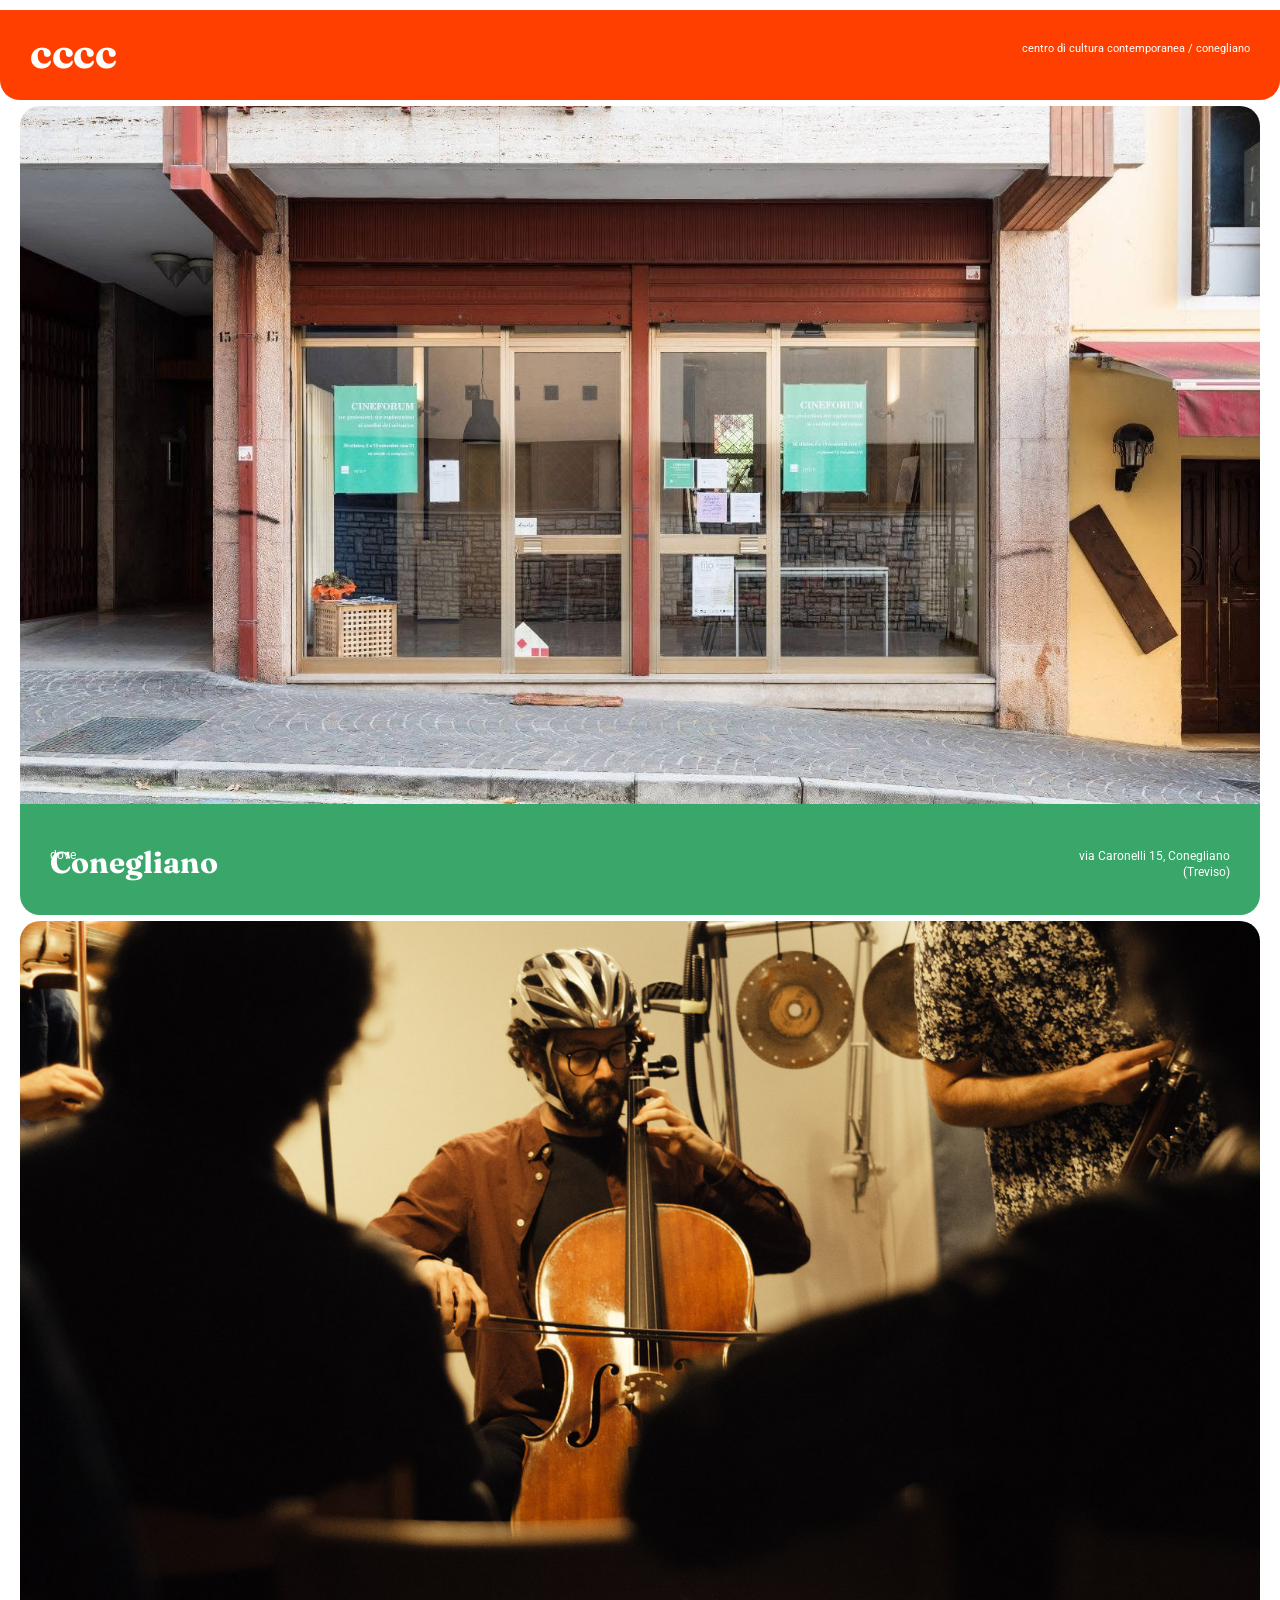
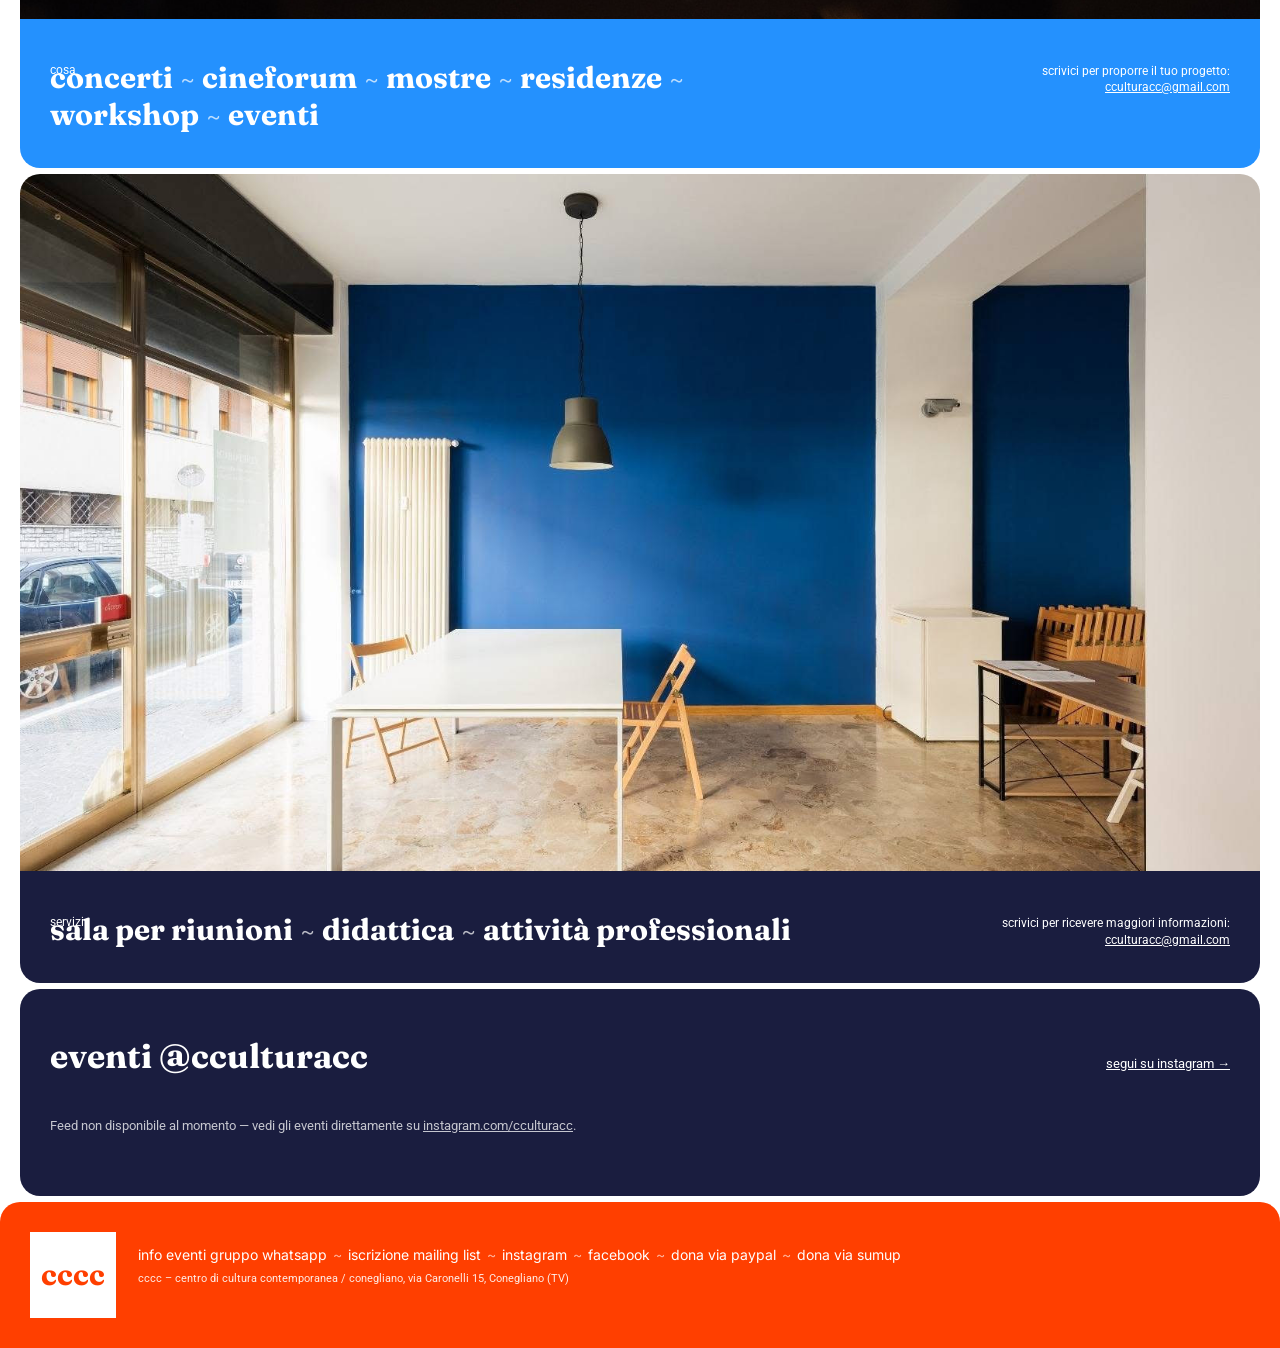
==== index.html @ 7516f221 "Sito cculturacc.it: ricostruzione statica di cultura.yt + feed eventi Instagram Home, about e contat" ====
<!DOCTYPE html>
<html lang="it">
<head>
<meta charset="UTF-8">
<meta name="viewport" content="width=device-width, initial-scale=1">
<title>cccc – centro di cultura contemporanea / conegliano</title>
<meta name="description" content="cccc, centro di cultura contemporanea / conegliano. Concerti, cineforum, mostre, residenze, workshop, eventi. Via Caronelli 15, Conegliano (TV).">
<link rel="icon" href="assets/img/favicon.png" type="image/png">
<link rel="preconnect" href="https://fonts.googleapis.com">
<link rel="preconnect" href="https://fonts.gstatic.com" crossorigin>
<link href="https://fonts.googleapis.com/css2?family=Fraunces:wght@700&family=Inter:wght@400;600&family=Roboto:wght@400;500&display=swap" rel="stylesheet">
<link rel="stylesheet" href="assets/css/style.css">
</head>
<body>

<header class="site-header wrap" style="max-width:1280px;margin:10px auto 0;">
  <a class="logo" href="/">cccc</a>
  <a class="tagline" href="/about">centro di cultura contemporanea / conegliano</a>
</header>

<main class="wrap">

  <section class="block block--green">
    <img class="block-photo" src="assets/img/dove.jpg" alt="Vetrina del cccc in via Caronelli, Conegliano">
    <div class="block-body">
      <span class="block-label">dove</span>
      <span class="block-detail">via Caronelli 15, Conegliano<br>(Treviso)</span>
      <p class="block-heading">Conegliano</p>
    </div>
  </section>

  <section class="block block--blue">
    <img class="block-photo" src="assets/img/cosa.jpg" alt="Attività culturali del cccc">
    <div class="block-body">
      <span class="block-label">cosa</span>
      <span class="block-detail">scrivici per proporre il tuo progetto:<br><a href="mailto:cculturacc@gmail.com">cculturacc@gmail.com</a></span>
      <p class="block-heading">concerti <span class="sep">~</span> cineforum <span class="sep">~</span> mostre <span class="sep">~</span> residenze <span class="sep">~</span> workshop <span class="sep">~</span> eventi</p>
    </div>
  </section>

  <section class="block block--navy">
    <img class="block-photo" src="assets/img/servizi.jpg" alt="Spazi del cccc per attività professionali">
    <div class="block-body">
      <span class="block-label">servizi</span>
      <span class="block-detail">scrivici per ricevere maggiori informazioni:<br><a href="mailto:cculturacc@gmail.com">cculturacc@gmail.com</a></span>
      <p class="block-heading">sala per riunioni <span class="sep">~</span> didattica <span class="sep">~</span> attività professionali</p>
    </div>
  </section>

  <section class="ig-panel" id="eventi">
    <div class="ig-panel-head">
      <h2>eventi @cculturacc</h2>
      <a href="https://www.instagram.com/cculturacc/" target="_blank" rel="noopener noreferrer">segui su instagram →</a>
    </div>
    <div class="ig-grid" id="ig-grid" aria-live="polite"></div>
    <p class="ig-status" id="ig-status">caricamento eventi da instagram…</p>
  </section>

</main>

<footer class="site-footer wrap" style="max-width:1280px;margin:0 auto;">
  <a class="footer-logo" href="/">cccc</a>
  <div class="footer-text">
    <div class="footer-links">
      <a href="https://chat.whatsapp.com/FjeV6FRjEpKKdKZaOgVpWK" target="_blank" rel="noopener noreferrer">info eventi gruppo whatsapp</a><span class="sep">~</span><a href="http://forms.gle/nvoesFDq5UdaaSW77" target="_blank" rel="noopener noreferrer">iscrizione mailing list</a><span class="sep">~</span><a href="https://www.instagram.com/cculturacc/" target="_blank" rel="noopener noreferrer">instagram</a><span class="sep">~</span><a href="https://www.facebook.com/cculturacc" target="_blank" rel="noopener noreferrer">facebook</a><span class="sep">~</span><a href="https://www.paypal.me/centrodecultura" target="_blank" rel="noopener noreferrer">dona via paypal</a><span class="sep">~</span><a href="https://pay.sumup.com/b2c/Q413XMFW" target="_blank" rel="noopener noreferrer">dona via sumup</a>
    </div>
    <div class="footer-address">cccc – centro di cultura contemporanea / conegliano, via Caronelli 15, Conegliano (TV)</div>
  </div>
</footer>

<script src="assets/js/instagram-feed.js" defer></script>
</body>
</html>
---- assets/css/style.css ----
/* cccc — centro di cultura contemporanea / conegliano
   sito ricostruito per il dominio cculturacc.it */

:root {
  --orange: #ff3f00;
  --green: #39a66a;
  --blue: #2491fe;
  --navy: #1a1d3f;
  --ink: #191919;
  --grey: #a2a2a2;
  --white: #ffffff;
  --radius: 20px;
  color-scheme: light;
}

* {
  box-sizing: border-box;
}

html,
body {
  margin: 0;
  padding: 0;
}

body {
  background: var(--white);
  color: var(--ink);
  font-family: "Inter", -apple-system, system-ui, BlinkMacSystemFont, "Segoe UI", Roboto, Arial, sans-serif;
  -webkit-font-smoothing: antialiased;
}

::selection {
  background-color: var(--grey);
  color: var(--white);
}

a {
  color: inherit;
}

.wrap {
  max-width: 1280px;
  margin: 0 auto;
  padding: 0 20px;
}

/* header */

.site-header {
  background: var(--orange);
  border-radius: 0 0 var(--radius) var(--radius);
  padding: 22px 30px 26px;
  display: flex;
  align-items: flex-start;
  justify-content: space-between;
  gap: 20px;
}

.logo {
  font-family: "Fraunces", Georgia, "Times New Roman", serif;
  font-weight: 700;
  font-size: 42px;
  line-height: 1;
  color: var(--white);
  text-decoration: none;
  letter-spacing: -0.5px;
}

.tagline {
  font-family: "Roboto", Arial, sans-serif;
  font-size: 11px;
  color: var(--white);
  text-decoration: none;
  text-align: right;
  padding-top: 10px;
  max-width: 260px;
}

.tagline:hover {
  opacity: 0.8;
}

/* colored blocks (dove / cosa / servizi) */

.block {
  border-radius: var(--radius);
  overflow: hidden;
  margin: 6px 0;
}

.block-photo {
  display: block;
  width: 100%;
  aspect-ratio: 16 / 9;
  object-fit: cover;
}

.block-body {
  padding: 40px 30px 34px;
  position: relative;
}

.block--green .block-body {
  background: var(--green);
}

.block--blue .block-body {
  background: var(--blue);
}

.block--navy .block-body {
  background: var(--navy);
}

.block-label {
  font-family: "Roboto", Arial, sans-serif;
  font-size: 12px;
  color: var(--white);
  position: absolute;
  left: 30px;
  top: 44px;
}

.block-detail {
  font-family: "Roboto", Arial, sans-serif;
  font-size: 12px;
  line-height: 1.4;
  color: var(--white);
  position: absolute;
  right: 30px;
  top: 44px;
  text-align: right;
  max-width: 260px;
}

.block-detail a {
  text-decoration: underline;
}

.block-heading {
  font-family: "Fraunces", Georgia, "Times New Roman", serif;
  font-weight: 700;
  font-size: clamp(20px, 3.4vw, 30px);
  line-height: 1.25;
  color: var(--white);
  margin: 0;
  max-width: 760px;
}

.block-heading .sep {
  font-size: 0.7em;
  opacity: 0.7;
  padding: 0 2px;
}

/* about page big panel */

.about-panel {
  background: var(--orange);
  border-radius: var(--radius);
  padding: 60px 30px;
  margin: 6px 0;
}

.about-panel p {
  font-family: "Inter", Arial, sans-serif;
  font-weight: 400;
  font-size: clamp(18px, 2.4vw, 30px);
  line-height: 1.4;
  color: var(--white);
  max-width: 760px;
  margin: 0 auto;
}

/* contatti page */

.contact-panel {
  background: var(--green);
  border-radius: var(--radius);
  padding: 50px 30px;
  margin: 6px 0;
  color: var(--white);
}

.contact-panel h1 {
  font-family: "Fraunces", Georgia, serif;
  font-weight: 700;
  font-size: clamp(28px, 4vw, 42px);
  margin: 0 0 24px;
}

.contact-grid {
  display: grid;
  grid-template-columns: repeat(auto-fit, minmax(220px, 1fr));
  gap: 28px;
  font-family: "Inter", Arial, sans-serif;
  font-size: 16px;
  line-height: 1.5;
}

.contact-grid h2 {
  font-family: "Roboto", Arial, sans-serif;
  font-weight: 400;
  font-size: 12px;
  text-transform: none;
  margin: 0 0 8px;
  opacity: 0.85;
}

.contact-grid a {
  text-decoration: underline;
}

.map-embed {
  border-radius: var(--radius);
  overflow: hidden;
  margin: 6px 0;
  line-height: 0;
}

.map-embed iframe {
  width: 100%;
  height: 360px;
  border: 0;
  display: block;
}

/* instagram eventi feed */

.ig-panel {
  background: var(--navy);
  border-radius: var(--radius);
  padding: 46px 30px 50px;
  margin: 6px 0;
  color: var(--white);
}

.ig-panel-head {
  display: flex;
  align-items: baseline;
  justify-content: space-between;
  gap: 20px;
  flex-wrap: wrap;
  margin-bottom: 28px;
}

.ig-panel h2 {
  font-family: "Fraunces", Georgia, serif;
  font-weight: 700;
  font-size: clamp(24px, 3.2vw, 34px);
  margin: 0;
}

.ig-panel-head a {
  font-family: "Roboto", Arial, sans-serif;
  font-size: 13px;
  text-decoration: underline;
  color: var(--white);
  white-space: nowrap;
}

.ig-grid {
  display: grid;
  grid-template-columns: repeat(auto-fill, minmax(180px, 1fr));
  gap: 14px;
}

.ig-post {
  display: block;
  position: relative;
  aspect-ratio: 1 / 1;
  border-radius: 10px;
  overflow: hidden;
  background: rgba(255, 255, 255, 0.08);
}

.ig-post img {
  width: 100%;
  height: 100%;
  object-fit: cover;
  display: block;
  transition: transform 0.25s ease;
}

.ig-post:hover img {
  transform: scale(1.04);
}

.ig-post-caption {
  position: absolute;
  inset: auto 0 0 0;
  padding: 8px 10px;
  font-size: 11px;
  line-height: 1.3;
  background: linear-gradient(to top, rgba(0, 0, 0, 0.75), transparent);
  opacity: 0;
  transition: opacity 0.2s ease;
}

.ig-post:hover .ig-post-caption {
  opacity: 1;
}

.ig-status {
  font-family: "Roboto", Arial, sans-serif;
  font-size: 13px;
  opacity: 0.75;
}

.ig-status a {
  text-decoration: underline;
}

/* footer */

.site-footer {
  background: var(--orange);
  border-radius: var(--radius) var(--radius) 0 0;
  padding: 30px;
  margin-top: 6px;
  display: flex;
  align-items: flex-start;
  gap: 22px;
  flex-wrap: wrap;
}

.footer-logo {
  background: var(--white);
  color: var(--orange);
  width: 86px;
  height: 86px;
  flex: none;
  display: flex;
  align-items: center;
  justify-content: center;
  font-family: "Fraunces", Georgia, serif;
  font-weight: 700;
  font-size: 30px;
  text-decoration: none;
}

.footer-text {
  padding-top: 12px;
  flex: 1 1 260px;
}

.footer-links {
  font-family: "Inter", Arial, sans-serif;
  font-size: 14px;
  color: var(--white);
  line-height: 1.6;
}

.footer-links a {
  text-decoration: none;
}

.footer-links a:hover {
  text-decoration: underline;
}

.footer-links .sep {
  opacity: 0.6;
  padding: 0 6px;
}

.footer-address {
  font-family: "Roboto", Arial, sans-serif;
  font-size: 11px;
  color: var(--white);
  opacity: 0.9;
  margin-top: 6px;
}

@media (max-width: 640px) {
  .site-header {
    flex-direction: column;
  }

  .tagline {
    text-align: left;
    padding-top: 0;
    max-width: 100%;
  }

  .block-body {
    padding-top: 78px;
  }

  .block-label,
  .block-detail {
    position: static;
    display: block;
    text-align: left;
    max-width: 100%;
    margin-bottom: 6px;
  }

  .block-detail {
    margin-top: 14px;
  }
}
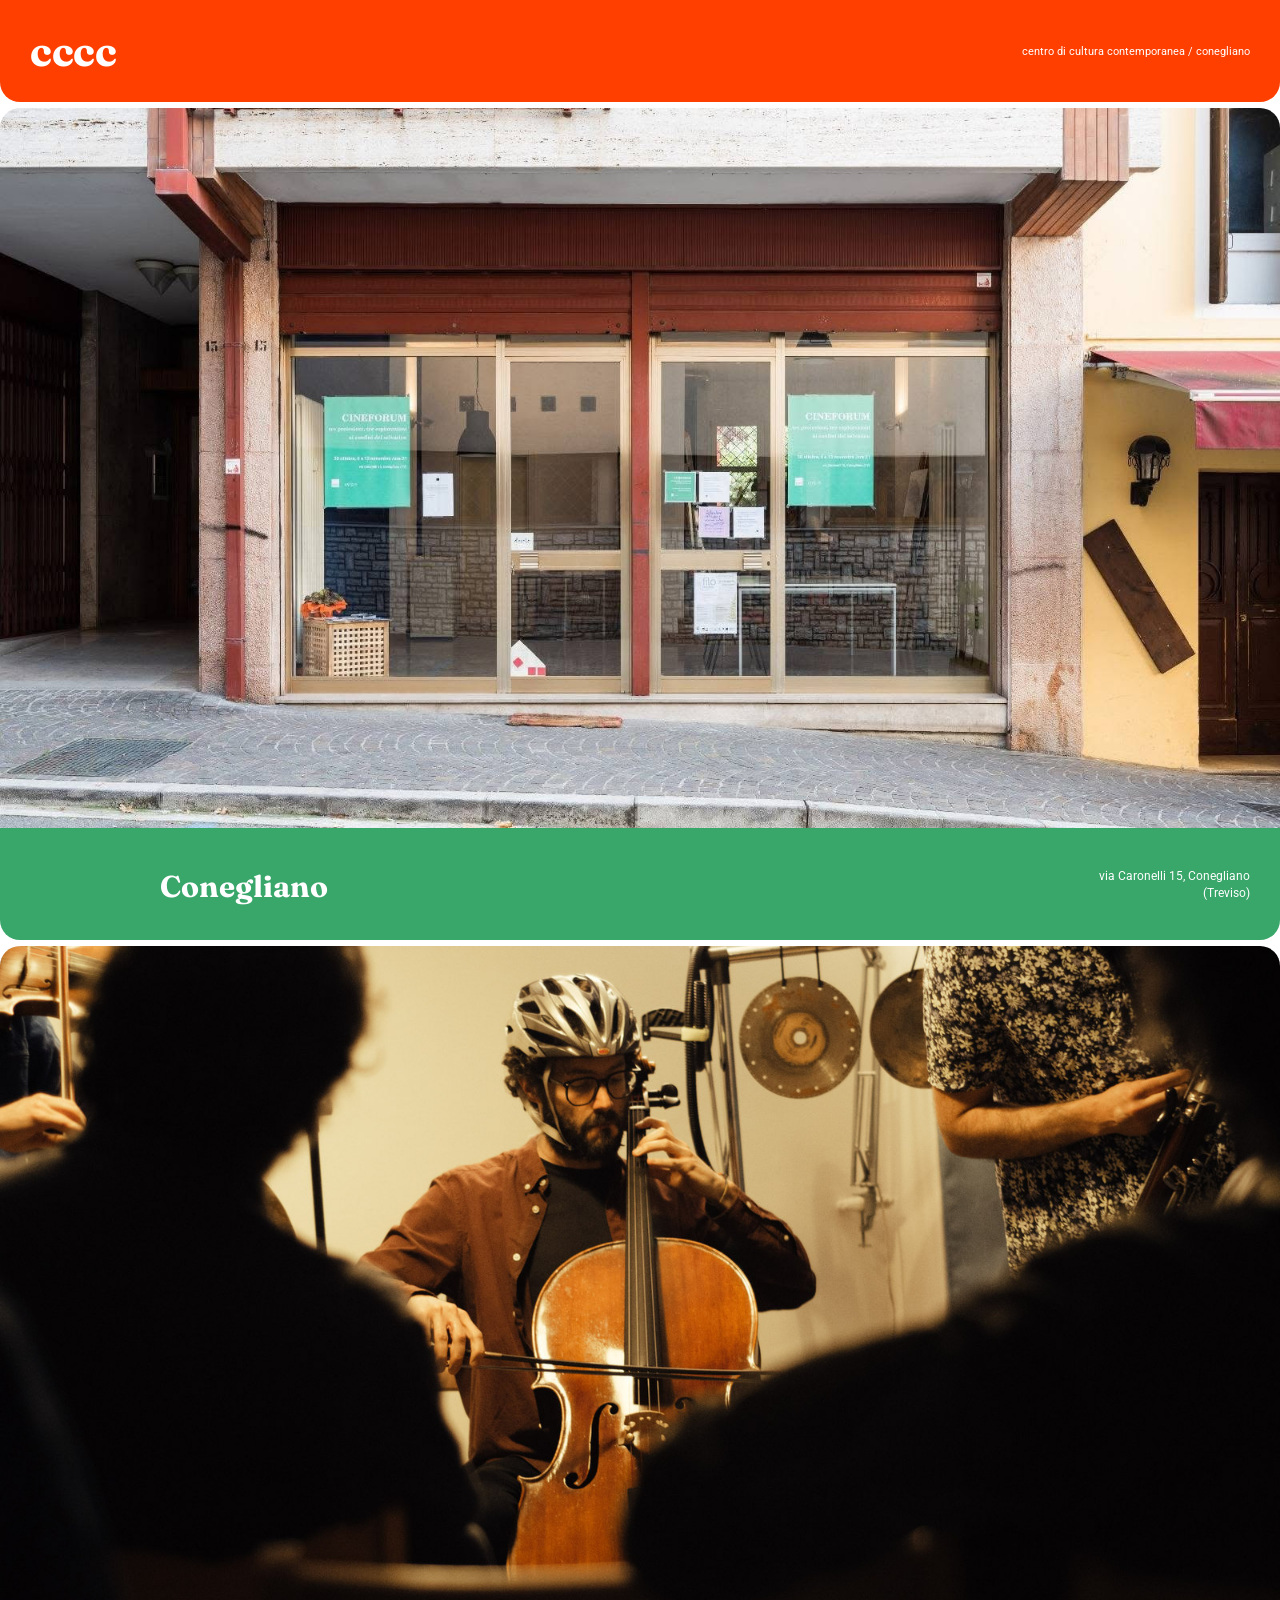
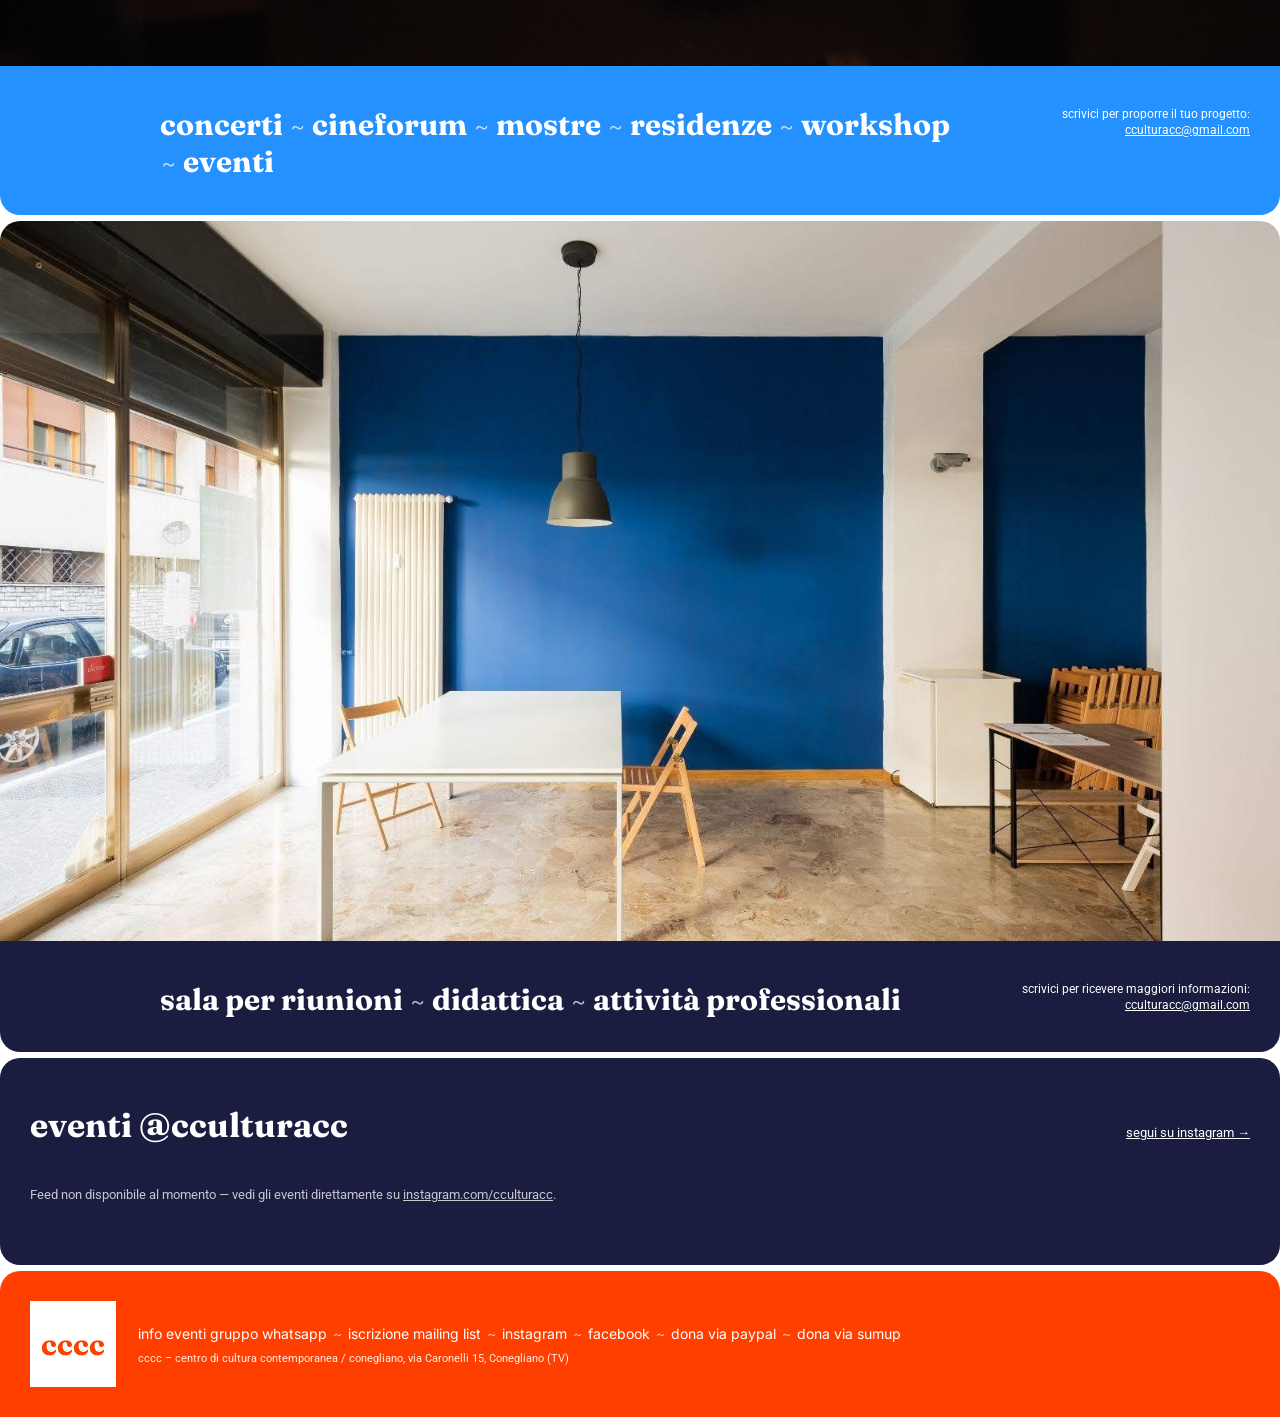
==== commit 7097c064: "Layout edge-to-edge come cultura.yt: rimossi i margini laterali .wrap non ha piu' max-width/padding:" ====
--- a/index.html
+++ b/index.html
@@ -13,7 +13,7 @@
 </head>
 <body>
 
-<header class="site-header wrap" style="max-width:1280px;margin:10px auto 0;">
+<header class="site-header wrap">
   <a class="logo" href="/">cccc</a>
   <a class="tagline" href="/about">centro di cultura contemporanea / conegliano</a>
 </header>
@@ -23,7 +23,7 @@
   <section class="block block--green">
     <img class="block-photo" src="assets/img/dove.jpg" alt="Vetrina del cccc in via Caronelli, Conegliano">
     <div class="block-body">
-      <span class="block-label">dove</span>
+      <span class="block-label"></span>
       <span class="block-detail">via Caronelli 15, Conegliano<br>(Treviso)</span>
       <p class="block-heading">Conegliano</p>
     </div>
@@ -32,7 +32,7 @@
   <section class="block block--blue">
     <img class="block-photo" src="assets/img/cosa.jpg" alt="Attività culturali del cccc">
     <div class="block-body">
-      <span class="block-label">cosa</span>
+      <span class="block-label"></span>
       <span class="block-detail">scrivici per proporre il tuo progetto:<br><a href="mailto:cculturacc@gmail.com">cculturacc@gmail.com</a></span>
       <p class="block-heading">concerti <span class="sep">~</span> cineforum <span class="sep">~</span> mostre <span class="sep">~</span> residenze <span class="sep">~</span> workshop <span class="sep">~</span> eventi</p>
     </div>
@@ -41,7 +41,7 @@
   <section class="block block--navy">
     <img class="block-photo" src="assets/img/servizi.jpg" alt="Spazi del cccc per attività professionali">
     <div class="block-body">
-      <span class="block-label">servizi</span>
+      <span class="block-label"></span>
       <span class="block-detail">scrivici per ricevere maggiori informazioni:<br><a href="mailto:cculturacc@gmail.com">cculturacc@gmail.com</a></span>
       <p class="block-heading">sala per riunioni <span class="sep">~</span> didattica <span class="sep">~</span> attività professionali</p>
     </div>
@@ -58,7 +58,7 @@
 
 </main>
 
-<footer class="site-footer wrap" style="max-width:1280px;margin:0 auto;">
+<footer class="site-footer wrap">
   <a class="footer-logo" href="/">cccc</a>
   <div class="footer-text">
     <div class="footer-links">
--- a/assets/css/style.css
+++ b/assets/css/style.css
@@ -40,9 +40,9 @@
 }
 
 .wrap {
-  max-width: 1280px;
-  margin: 0 auto;
-  padding: 0 20px;
+  width: 100%;
+  margin: 0;
+  padding: 0;
 }
 
 /* header */
@@ -50,9 +50,10 @@
 .site-header {
   background: var(--orange);
   border-radius: 0 0 var(--radius) var(--radius);
-  padding: 22px 30px 26px;
+  padding: 30px;
+  min-height: 86px;
   display: flex;
-  align-items: flex-start;
+  align-items: center;
   justify-content: space-between;
   gap: 20px;
 }
@@ -73,7 +74,6 @@
   color: var(--white);
   text-decoration: none;
   text-align: right;
-  padding-top: 10px;
   max-width: 260px;
 }
 
@@ -98,7 +98,11 @@
 
 .block-body {
   padding: 40px 30px 34px;
-  position: relative;
+  display: grid;
+  grid-template-columns: minmax(70px, 110px) minmax(0, 1fr) minmax(160px, 260px);
+  column-gap: 20px;
+  row-gap: 16px;
+  align-items: start;
 }
 
 .block--green .block-body {
@@ -114,24 +118,21 @@
 }
 
 .block-label {
+  grid-column: 1;
+  grid-row: 1;
   font-family: "Roboto", Arial, sans-serif;
   font-size: 12px;
   color: var(--white);
-  position: absolute;
-  left: 30px;
-  top: 44px;
 }
 
 .block-detail {
+  grid-column: 3;
+  grid-row: 1;
   font-family: "Roboto", Arial, sans-serif;
   font-size: 12px;
   line-height: 1.4;
   color: var(--white);
-  position: absolute;
-  right: 30px;
-  top: 44px;
   text-align: right;
-  max-width: 260px;
 }
 
 .block-detail a {
@@ -139,13 +140,14 @@
 }
 
 .block-heading {
+  grid-column: 2;
+  grid-row: 1;
   font-family: "Fraunces", Georgia, "Times New Roman", serif;
   font-weight: 700;
   font-size: clamp(20px, 3.4vw, 30px);
   line-height: 1.25;
   color: var(--white);
   margin: 0;
-  max-width: 760px;
 }
 
 .block-heading .sep {
@@ -318,9 +320,10 @@
   background: var(--orange);
   border-radius: var(--radius) var(--radius) 0 0;
   padding: 30px;
+  min-height: 86px;
   margin-top: 6px;
   display: flex;
-  align-items: flex-start;
+  align-items: center;
   gap: 22px;
   flex-wrap: wrap;
 }
@@ -341,7 +344,6 @@
 }
 
 .footer-text {
-  padding-top: 12px;
   flex: 1 1 260px;
 }
 
@@ -376,6 +378,7 @@
 @media (max-width: 640px) {
   .site-header {
     flex-direction: column;
+    align-items: flex-start;
   }
 
   .tagline {
@@ -385,19 +388,23 @@
   }
 
   .block-body {
-    padding-top: 78px;
-  }
-
-  .block-label,
+    grid-template-columns: 1fr;
+    row-gap: 10px;
+  }
+
+  .block-label {
+    grid-column: 1;
+    grid-row: 1;
+  }
+
+  .block-heading {
+    grid-column: 1;
+    grid-row: 2;
+  }
+
   .block-detail {
-    position: static;
-    display: block;
+    grid-column: 1;
+    grid-row: 3;
     text-align: left;
-    max-width: 100%;
-    margin-bottom: 6px;
-  }
-
-  .block-detail {
-    margin-top: 14px;
-  }
-}
+  }
+}
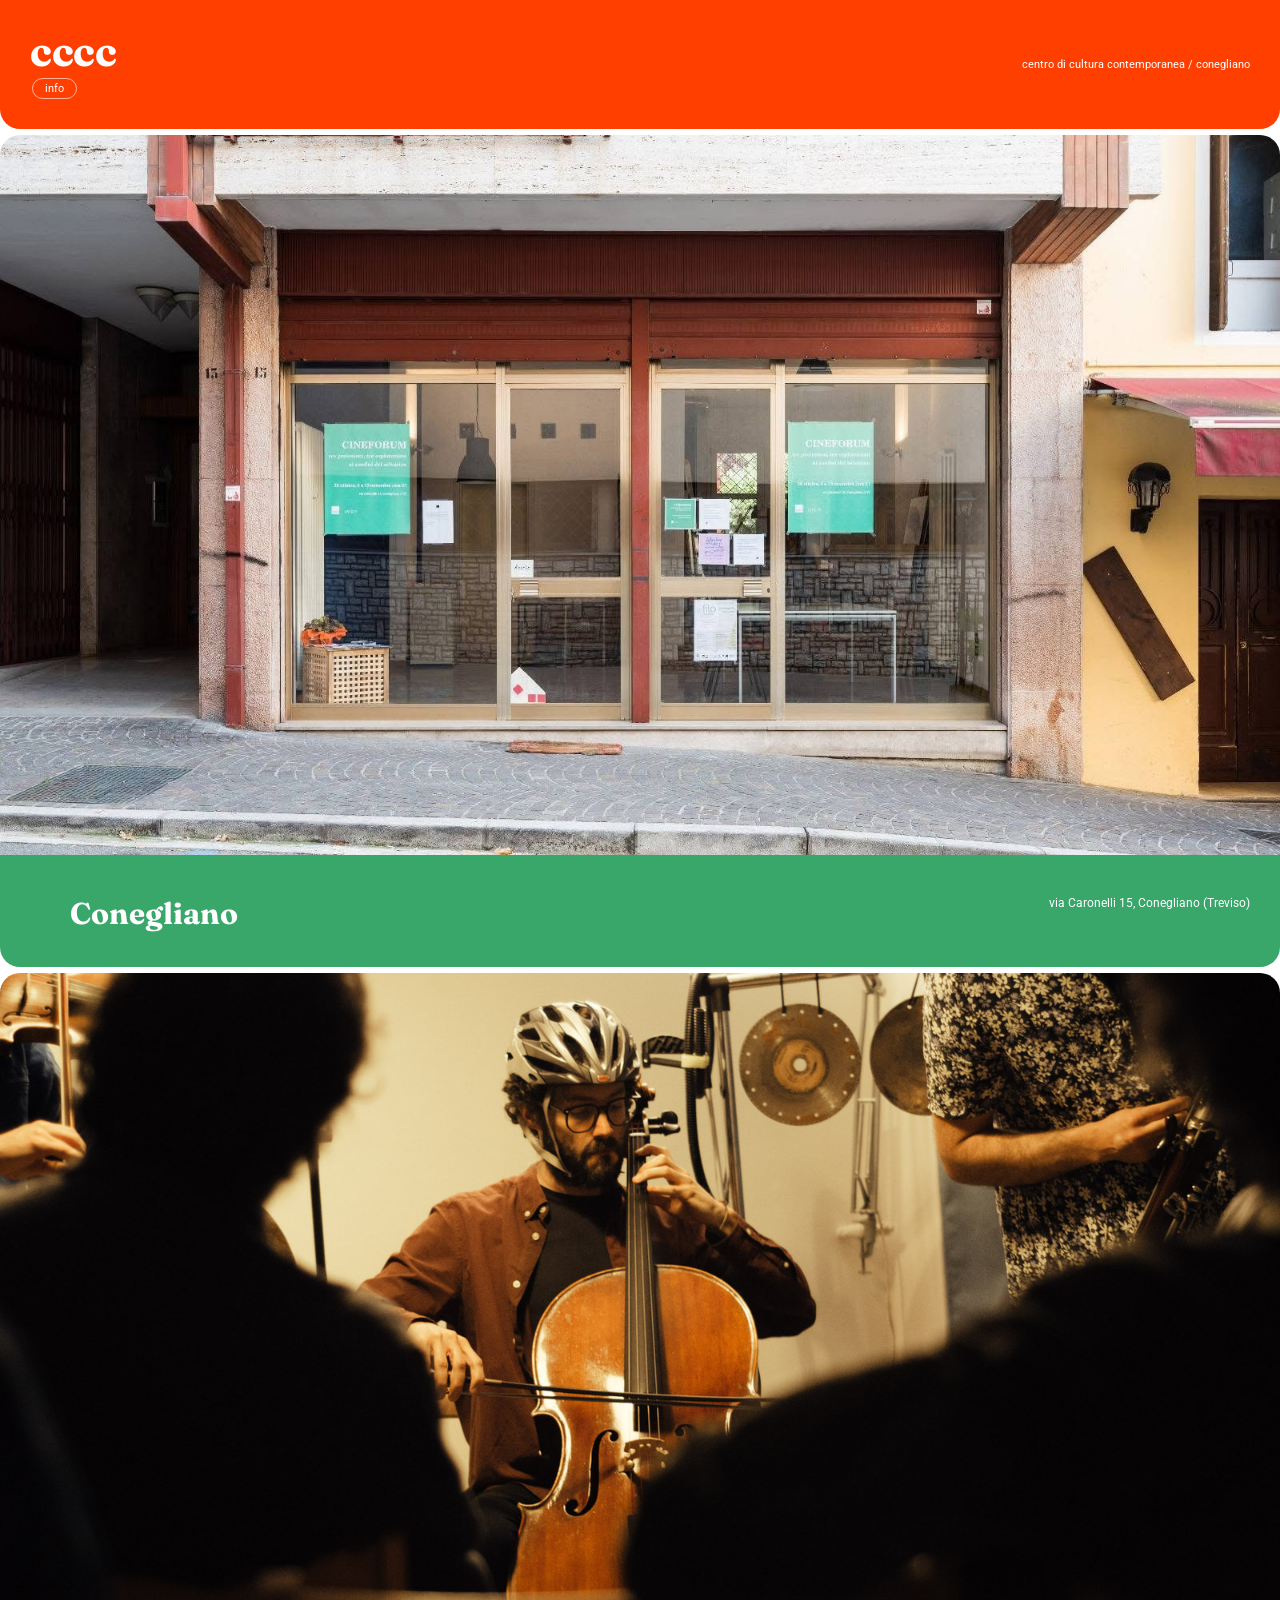
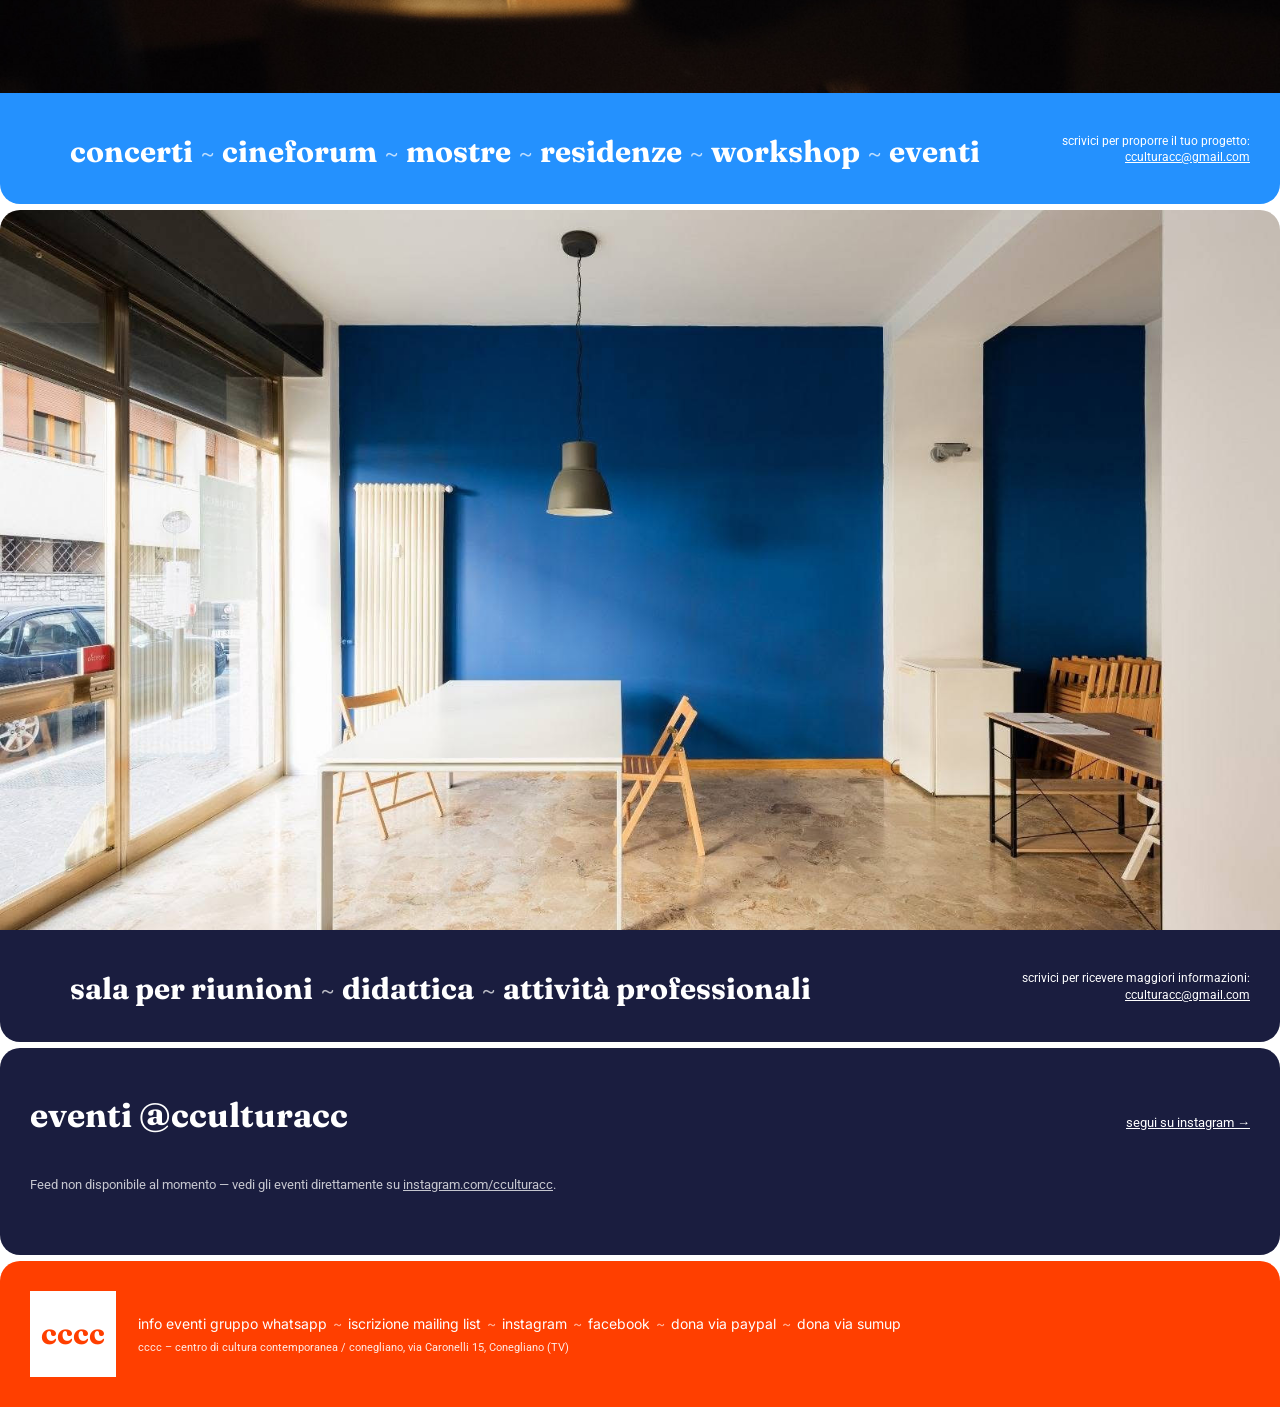
==== commit 7d5cb281: "Aggiunge bottone "info" sotto al logo nell'header, verso /about Piccolo pill discreto (bordo bianco," ====
--- a/index.html
+++ b/index.html
@@ -14,7 +14,10 @@
 <body>
 
 <header class="site-header wrap">
-  <a class="logo" href="/">cccc</a>
+  <div class="brand">
+    <a class="logo" href="/">cccc</a>
+    <a class="info-btn" href="/about">info</a>
+  </div>
   <a class="tagline" href="/about">centro di cultura contemporanea / conegliano</a>
 </header>
 
@@ -24,7 +27,7 @@
     <img class="block-photo" src="assets/img/dove.jpg" alt="Vetrina del cccc in via Caronelli, Conegliano">
     <div class="block-body">
       <span class="block-label"></span>
-      <span class="block-detail">via Caronelli 15, Conegliano<br>(Treviso)</span>
+      <span class="block-detail">via Caronelli 15, Conegliano (Treviso)<br></span>
       <p class="block-heading">Conegliano</p>
     </div>
   </section>
--- a/assets/css/style.css
+++ b/assets/css/style.css
@@ -58,6 +58,13 @@
   gap: 20px;
 }
 
+.brand {
+  display: flex;
+  flex-direction: column;
+  align-items: flex-start;
+  gap: 6px;
+}
+
 .logo {
   font-family: "Fraunces", Georgia, "Times New Roman", serif;
   font-weight: 700;
@@ -68,6 +75,23 @@
   letter-spacing: -0.5px;
 }
 
+.info-btn {
+  font-family: "Roboto", Arial, sans-serif;
+  font-size: 11px;
+  color: var(--white);
+  text-decoration: none;
+  border: 1px solid rgba(255, 255, 255, 0.6);
+  border-radius: 999px;
+  padding: 3px 12px;
+  margin-left: 2px;
+  transition: background 0.15s ease, border-color 0.15s ease;
+}
+
+.info-btn:hover {
+  background: rgba(255, 255, 255, 0.15);
+  border-color: var(--white);
+}
+
 .tagline {
   font-family: "Roboto", Arial, sans-serif;
   font-size: 11px;
@@ -99,8 +123,8 @@
 .block-body {
   padding: 40px 30px 34px;
   display: grid;
-  grid-template-columns: minmax(70px, 110px) minmax(0, 1fr) minmax(160px, 260px);
-  column-gap: 20px;
+  grid-template-columns: minmax(0, 28px) minmax(0, 1fr) minmax(160px, 260px);
+  column-gap: 12px;
   row-gap: 16px;
   align-items: start;
 }
@@ -144,10 +168,11 @@
   grid-row: 1;
   font-family: "Fraunces", Georgia, "Times New Roman", serif;
   font-weight: 700;
-  font-size: clamp(20px, 3.4vw, 30px);
+  font-size: clamp(13px, 2.6vw, 30px);
   line-height: 1.25;
   color: var(--white);
   margin: 0;
+  white-space: nowrap;
 }
 
 .block-heading .sep {
@@ -173,6 +198,10 @@
   color: var(--white);
   max-width: 760px;
   margin: 0 auto;
+}
+
+.about-panel p + p {
+  margin-top: 1.1em;
 }
 
 /* contatti page */
@@ -375,6 +404,30 @@
   margin-top: 6px;
 }
 
+@media (max-width: 900px) {
+  .block-body {
+    grid-template-columns: 1fr;
+    row-gap: 10px;
+  }
+
+  .block-label {
+    grid-column: 1;
+    grid-row: 1;
+  }
+
+  .block-heading {
+    grid-column: 1;
+    grid-row: 2;
+    white-space: normal;
+  }
+
+  .block-detail {
+    grid-column: 1;
+    grid-row: 3;
+    text-align: left;
+  }
+}
+
 @media (max-width: 640px) {
   .site-header {
     flex-direction: column;
@@ -386,25 +439,4 @@
     padding-top: 0;
     max-width: 100%;
   }
-
-  .block-body {
-    grid-template-columns: 1fr;
-    row-gap: 10px;
-  }
-
-  .block-label {
-    grid-column: 1;
-    grid-row: 1;
-  }
-
-  .block-heading {
-    grid-column: 1;
-    grid-row: 2;
-  }
-
-  .block-detail {
-    grid-column: 1;
-    grid-row: 3;
-    text-align: left;
-  }
-}
+}
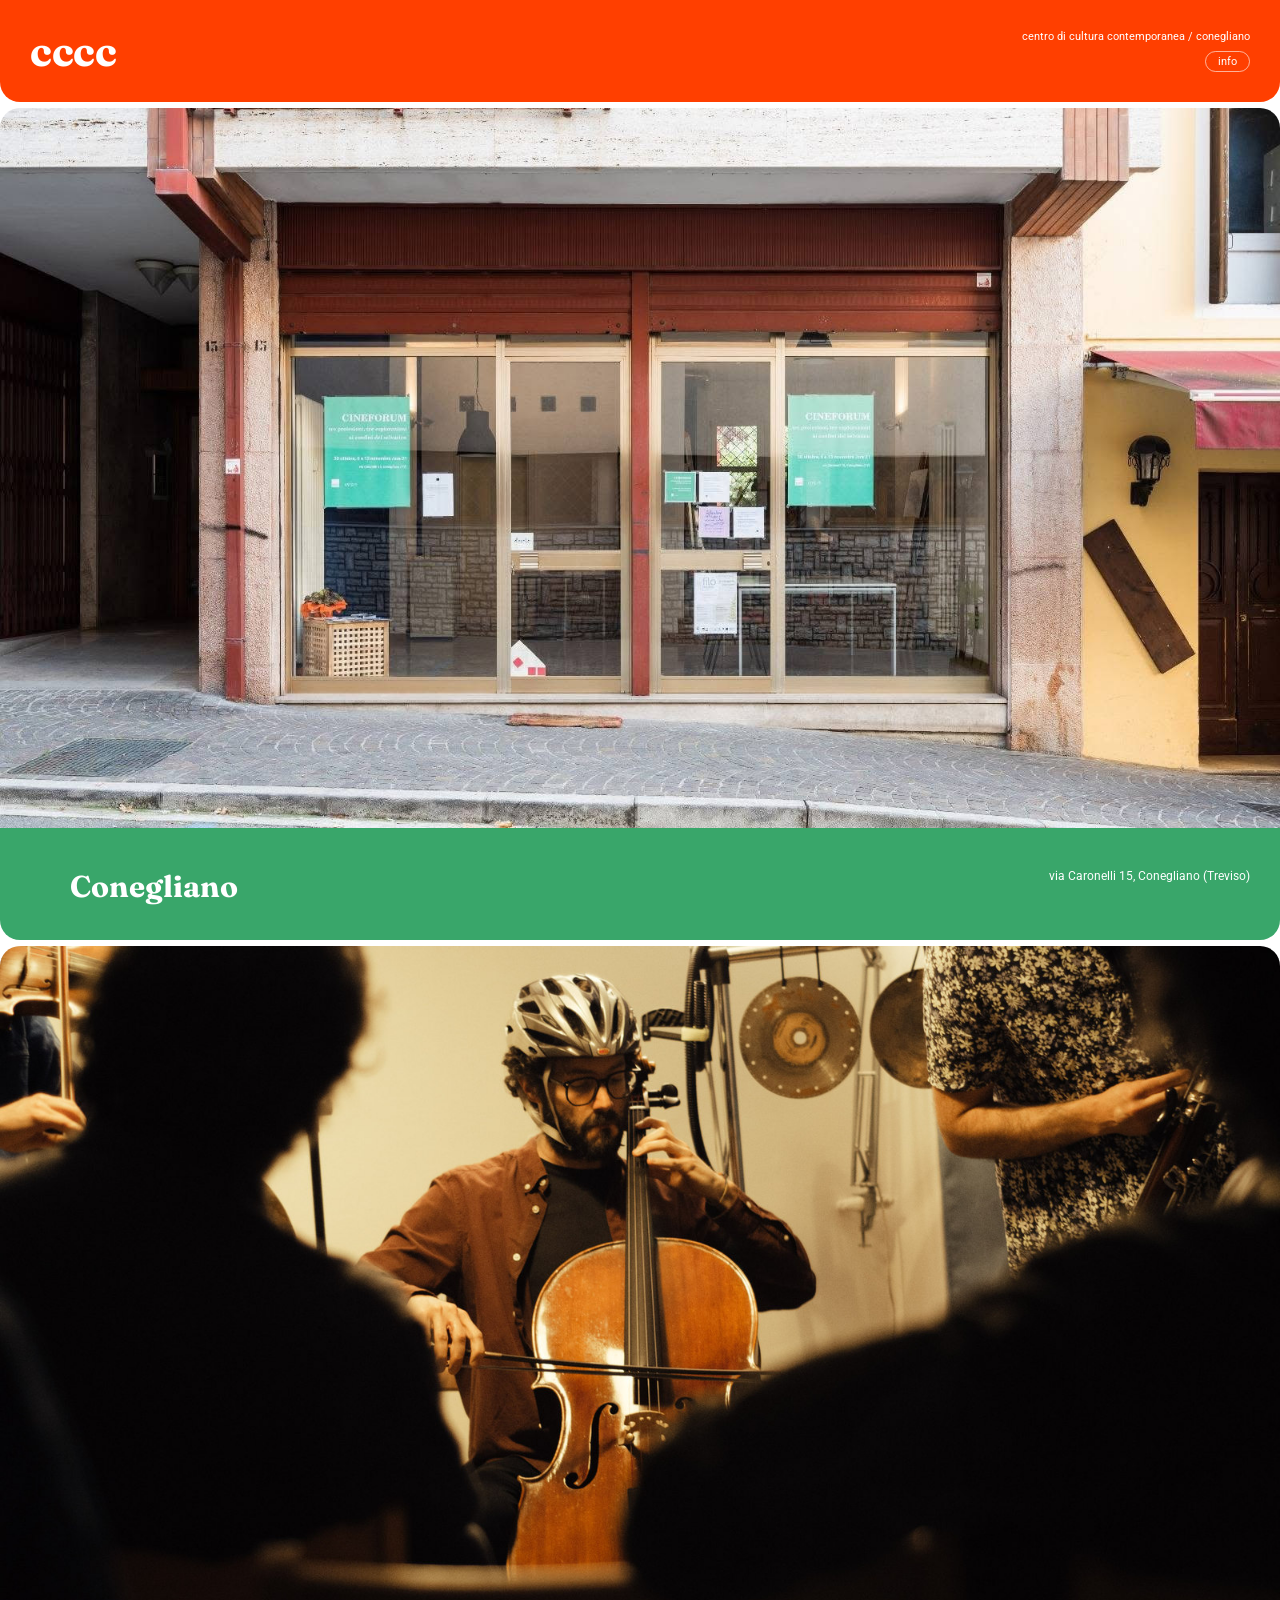
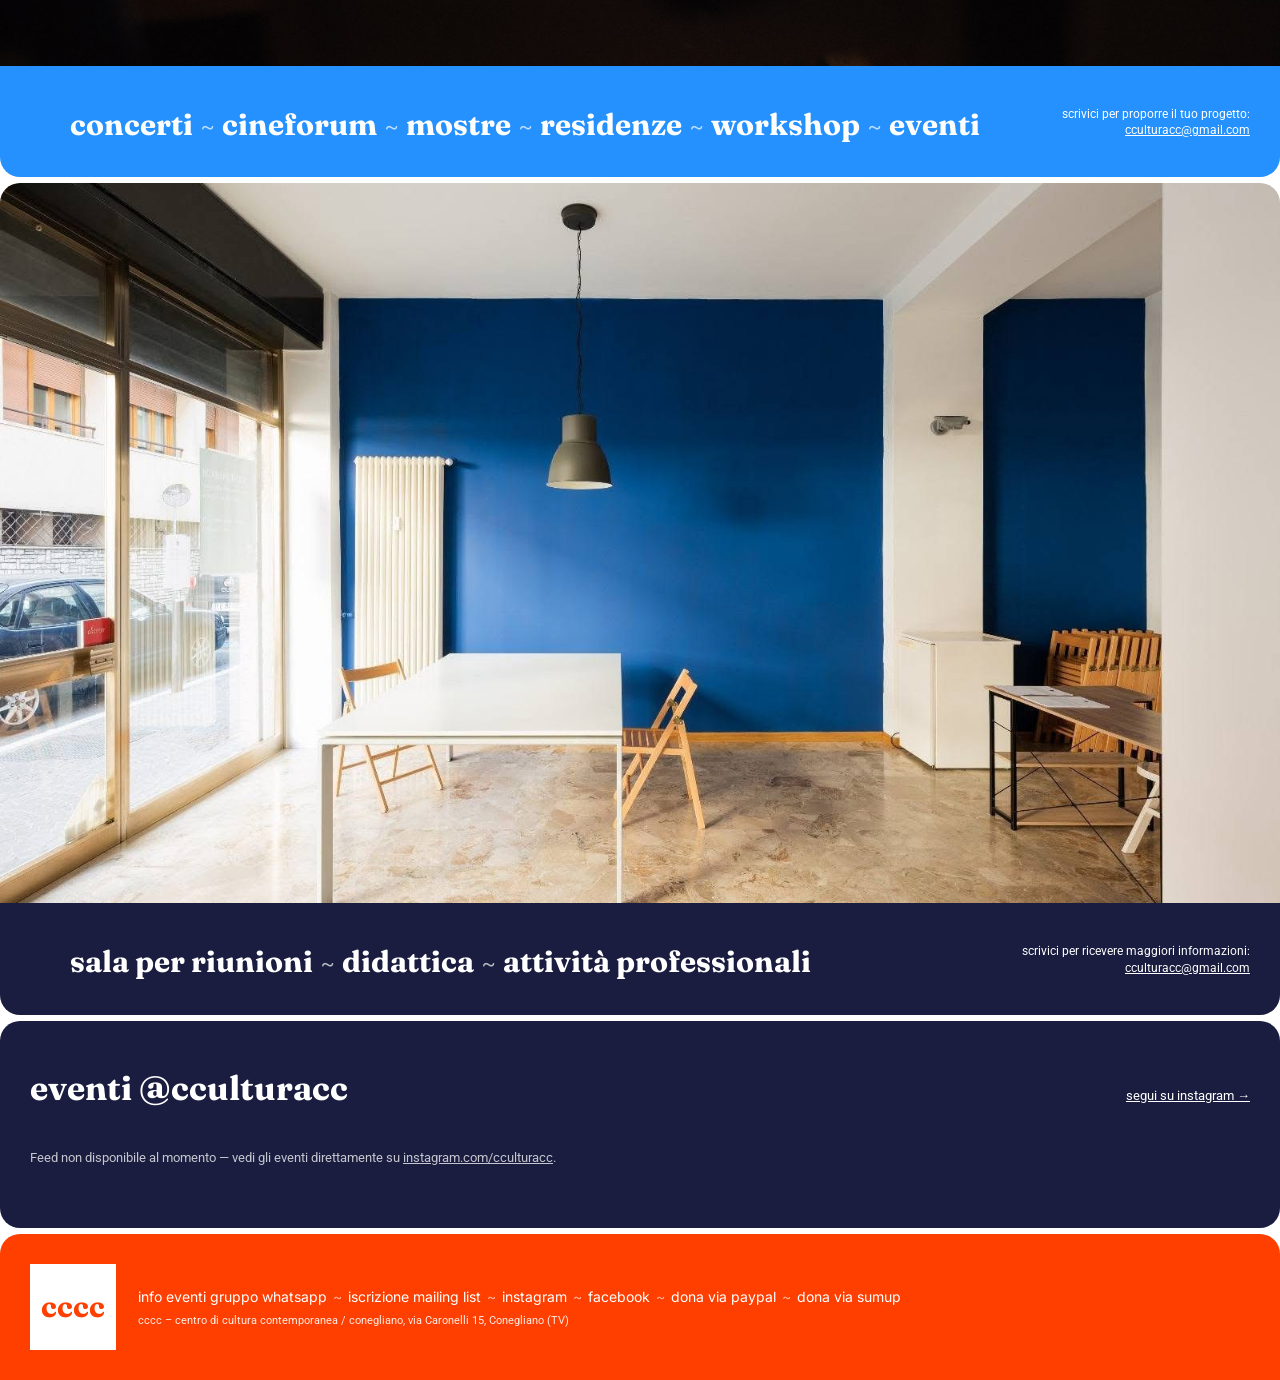
==== commit 8e023c0d: "Sposta il bottone info sotto la tagline, aggiunge mappa Leaflet in about - il bottone "info" ora sta" ====
--- a/index.html
+++ b/index.html
@@ -14,11 +14,11 @@
 <body>
 
 <header class="site-header wrap">
-  <div class="brand">
-    <a class="logo" href="/">cccc</a>
+  <a class="logo" href="/">cccc</a>
+  <div class="nav-right">
+    <a class="tagline" href="/about">centro di cultura contemporanea / conegliano</a>
     <a class="info-btn" href="/about">info</a>
   </div>
-  <a class="tagline" href="/about">centro di cultura contemporanea / conegliano</a>
 </header>
 
 <main class="wrap">
--- a/assets/css/style.css
+++ b/assets/css/style.css
@@ -58,11 +58,11 @@
   gap: 20px;
 }
 
-.brand {
+.nav-right {
   display: flex;
   flex-direction: column;
-  align-items: flex-start;
-  gap: 6px;
+  align-items: flex-end;
+  gap: 8px;
 }
 
 .logo {
@@ -83,7 +83,6 @@
   border: 1px solid rgba(255, 255, 255, 0.6);
   border-radius: 999px;
   padding: 3px 12px;
-  margin-left: 2px;
   transition: background 0.15s ease, border-color 0.15s ease;
 }
 
@@ -202,6 +201,19 @@
 
 .about-panel p + p {
   margin-top: 1.1em;
+}
+
+.map-section {
+  background: var(--white);
+  padding: 40px 30px;
+  margin: 6px 0;
+}
+
+.about-map {
+  border-radius: var(--radius);
+  overflow: hidden;
+  height: 380px;
+  width: 100%;
 }
 
 /* contatti page */
@@ -434,6 +446,10 @@
     align-items: flex-start;
   }
 
+  .nav-right {
+    align-items: flex-start;
+  }
+
   .tagline {
     text-align: left;
     padding-top: 0;
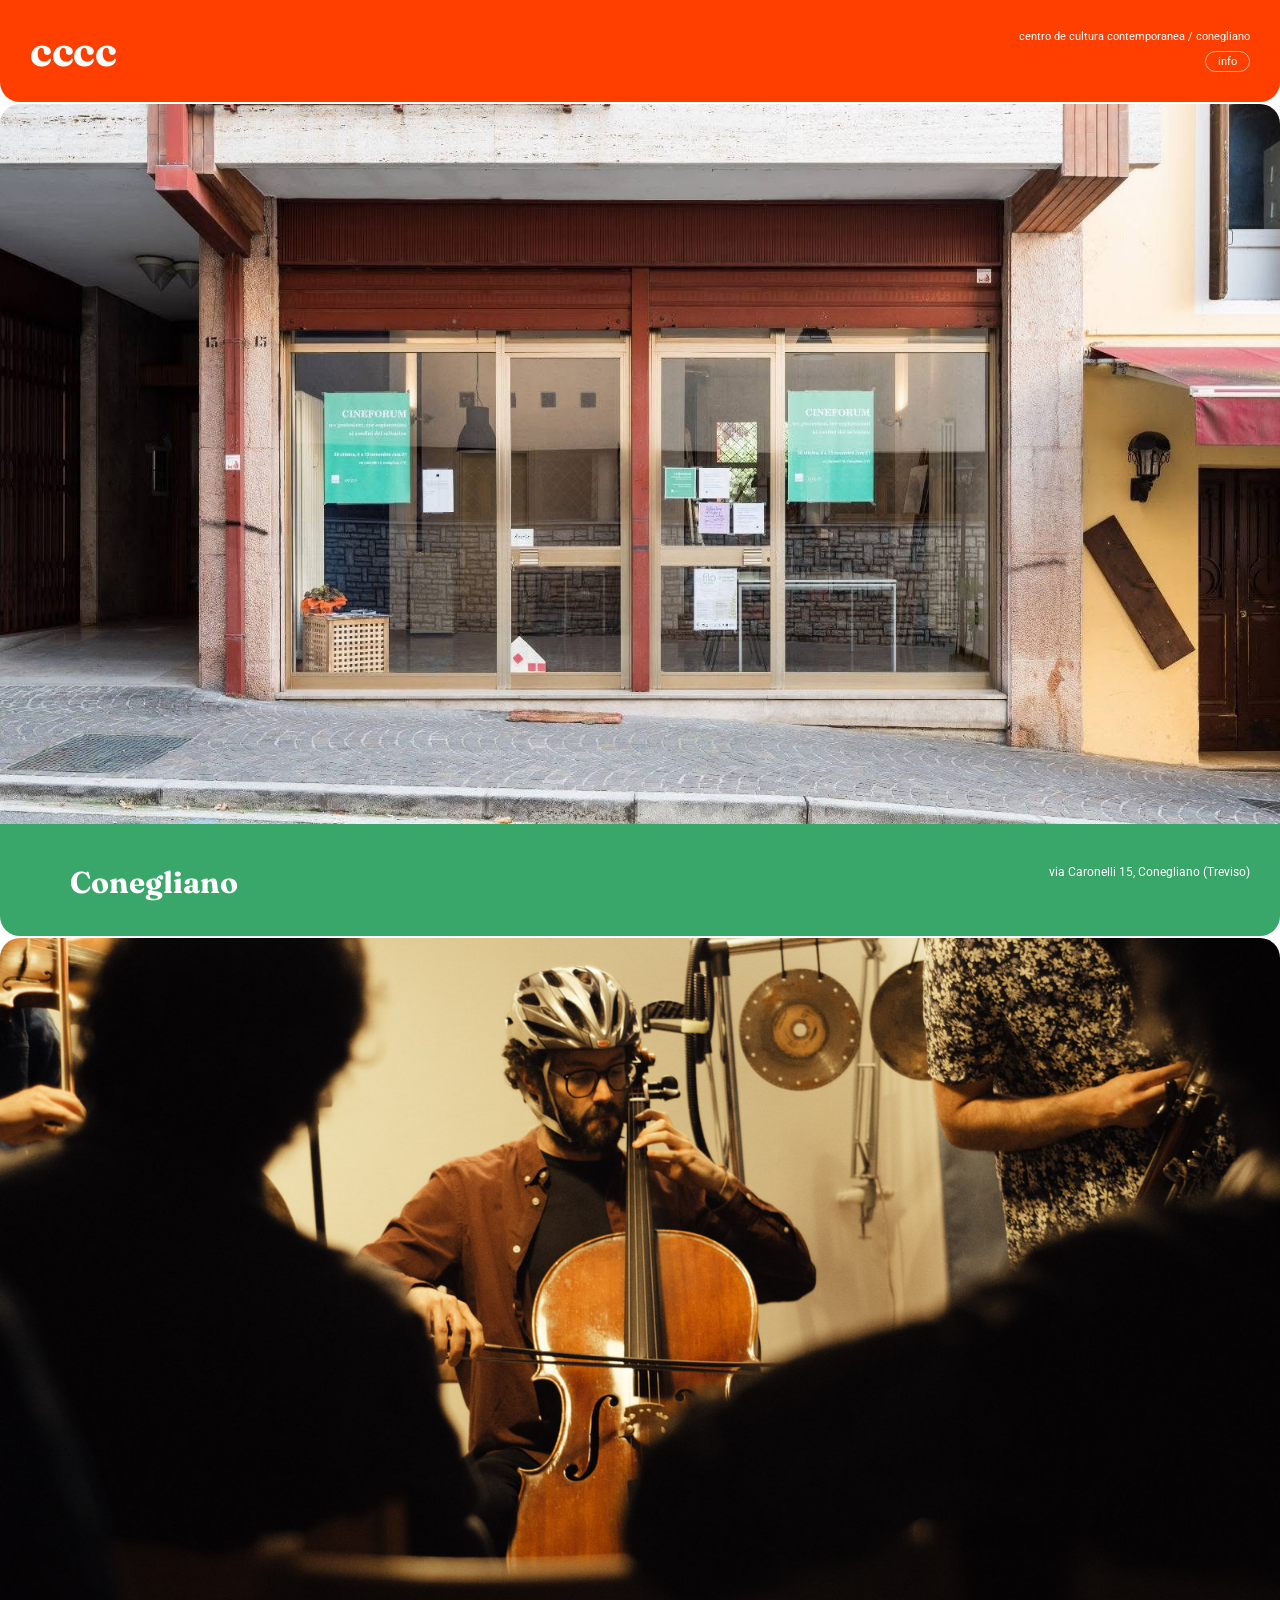
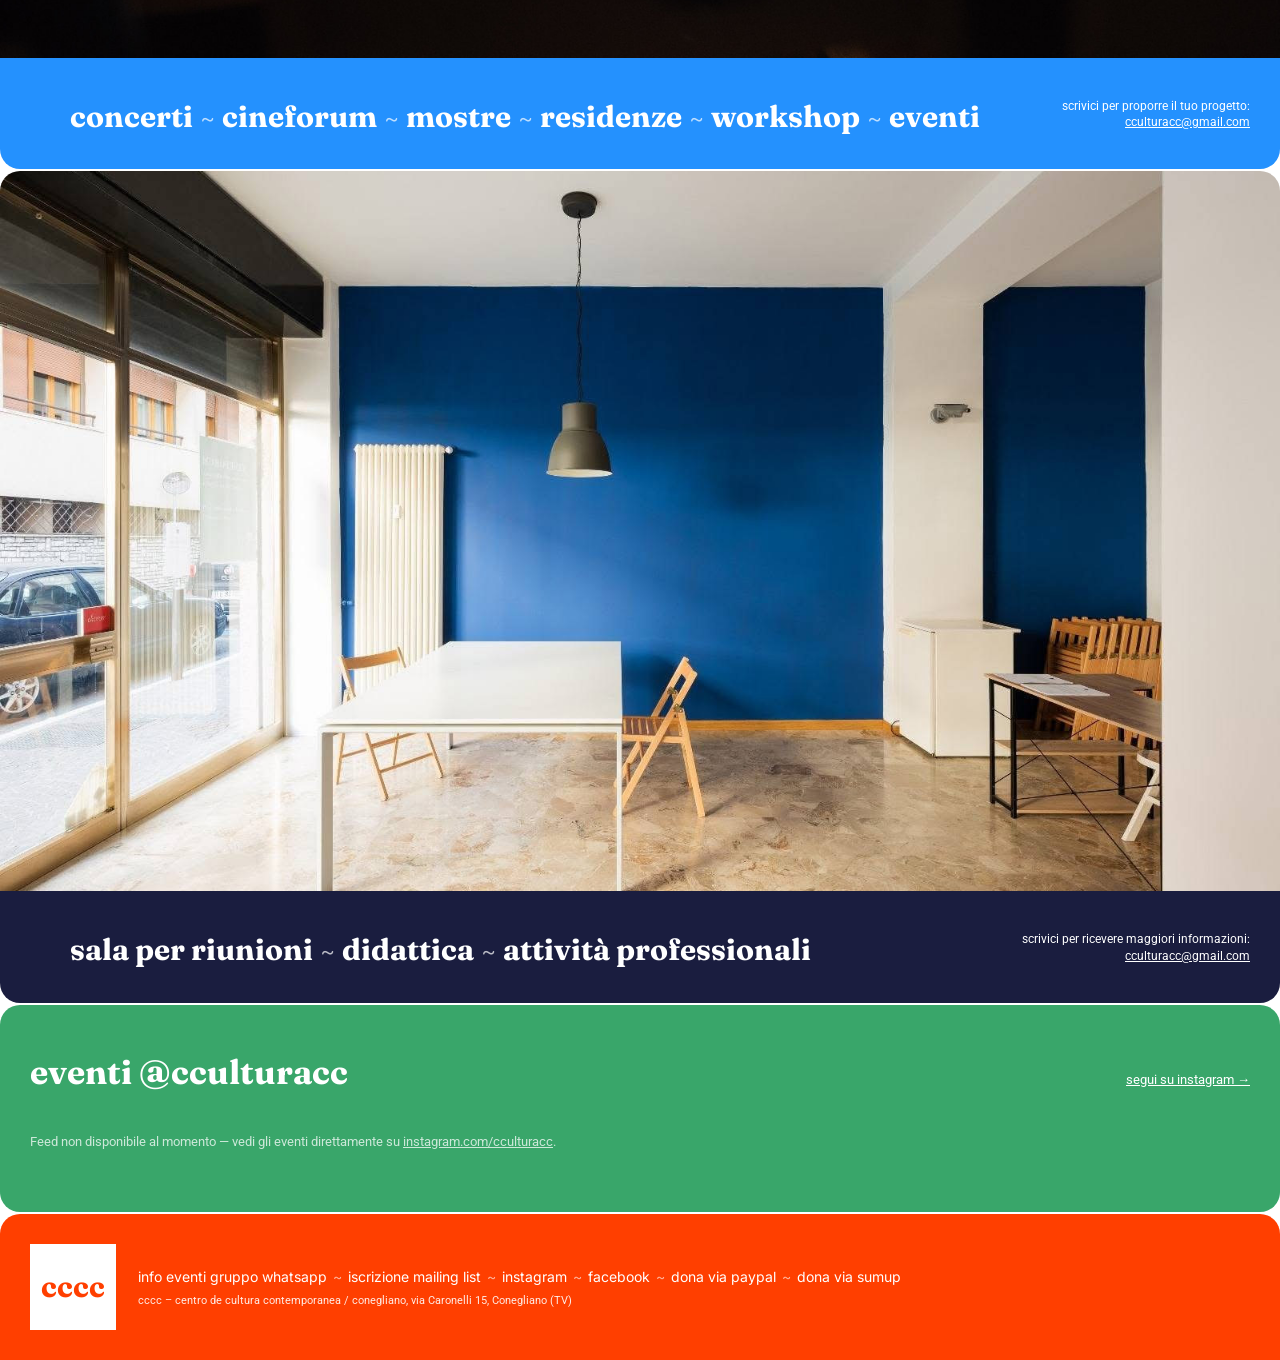
==== commit 8f608e7c: "sistemato testi 4" ====
--- a/index.html
+++ b/index.html
@@ -3,8 +3,8 @@
 <head>
 <meta charset="UTF-8">
 <meta name="viewport" content="width=device-width, initial-scale=1">
-<title>cccc – centro di cultura contemporanea / conegliano</title>
-<meta name="description" content="cccc, centro di cultura contemporanea / conegliano. Concerti, cineforum, mostre, residenze, workshop, eventi. Via Caronelli 15, Conegliano (TV).">
+<title>cccc – centro de cultura contemporanea / conegliano</title>
+<meta name="description" content="cccc, centro ei cultura contemporanea / conegliano. Concerti, cineforum, mostre, residenze, workshop, eventi. Via Caronelli 15, Conegliano (TV).">
 <link rel="icon" href="assets/img/favicon.png" type="image/png">
 <link rel="preconnect" href="https://fonts.googleapis.com">
 <link rel="preconnect" href="https://fonts.gstatic.com" crossorigin>
@@ -16,7 +16,7 @@
 <header class="site-header wrap">
   <a class="logo" href="/">cccc</a>
   <div class="nav-right">
-    <a class="tagline" href="/about">centro di cultura contemporanea / conegliano</a>
+    <a class="tagline" href="/about">centro de cultura contemporanea / conegliano</a>
     <a class="info-btn" href="/about">info</a>
   </div>
 </header>
@@ -67,7 +67,7 @@
     <div class="footer-links">
       <a href="https://chat.whatsapp.com/FjeV6FRjEpKKdKZaOgVpWK" target="_blank" rel="noopener noreferrer">info eventi gruppo whatsapp</a><span class="sep">~</span><a href="http://forms.gle/nvoesFDq5UdaaSW77" target="_blank" rel="noopener noreferrer">iscrizione mailing list</a><span class="sep">~</span><a href="https://www.instagram.com/cculturacc/" target="_blank" rel="noopener noreferrer">instagram</a><span class="sep">~</span><a href="https://www.facebook.com/cculturacc" target="_blank" rel="noopener noreferrer">facebook</a><span class="sep">~</span><a href="https://www.paypal.me/centrodecultura" target="_blank" rel="noopener noreferrer">dona via paypal</a><span class="sep">~</span><a href="https://pay.sumup.com/b2c/Q413XMFW" target="_blank" rel="noopener noreferrer">dona via sumup</a>
     </div>
-    <div class="footer-address">cccc – centro di cultura contemporanea / conegliano, via Caronelli 15, Conegliano (TV)</div>
+    <div class="footer-address">cccc – centro de cultura contemporanea / conegliano, via Caronelli 15, Conegliano (TV)</div>
   </div>
 </footer>
 
--- a/assets/css/style.css
+++ b/assets/css/style.css
@@ -1,4 +1,4 @@
-/* cccc — centro di cultura contemporanea / conegliano
+/* cccc — centro de cultura contemporanea / conegliano
    sito ricostruito per il dominio cculturacc.it */
 
 :root {
@@ -109,7 +109,7 @@
 .block {
   border-radius: var(--radius);
   overflow: hidden;
-  margin: 6px 0;
+  margin: 2px 0;
 }
 
 .block-photo {
@@ -183,10 +183,10 @@
 /* about page big panel */
 
 .about-panel {
-  background: var(--orange);
+  background: var(--green);
   border-radius: var(--radius);
   padding: 60px 30px;
-  margin: 6px 0;
+  margin: 2px 0;
 }
 
 .about-panel p {
@@ -206,7 +206,7 @@
 .map-section {
   background: var(--white);
   padding: 40px 30px;
-  margin: 6px 0;
+  margin: 2px 0;
 }
 
 .about-map {
@@ -222,7 +222,7 @@
   background: var(--green);
   border-radius: var(--radius);
   padding: 50px 30px;
-  margin: 6px 0;
+  margin: 2px 0;
   color: var(--white);
 }
 
@@ -258,7 +258,7 @@
 .map-embed {
   border-radius: var(--radius);
   overflow: hidden;
-  margin: 6px 0;
+  margin: 2px 0;
   line-height: 0;
 }
 
@@ -272,10 +272,10 @@
 /* instagram eventi feed */
 
 .ig-panel {
-  background: var(--navy);
+  background: var(--green);
   border-radius: var(--radius);
   padding: 46px 30px 50px;
-  margin: 6px 0;
+  margin: 2px 0;
   color: var(--white);
 }
 
@@ -362,7 +362,7 @@
   border-radius: var(--radius) var(--radius) 0 0;
   padding: 30px;
   min-height: 86px;
-  margin-top: 6px;
+  margin-top: 2px;
   display: flex;
   align-items: center;
   gap: 22px;
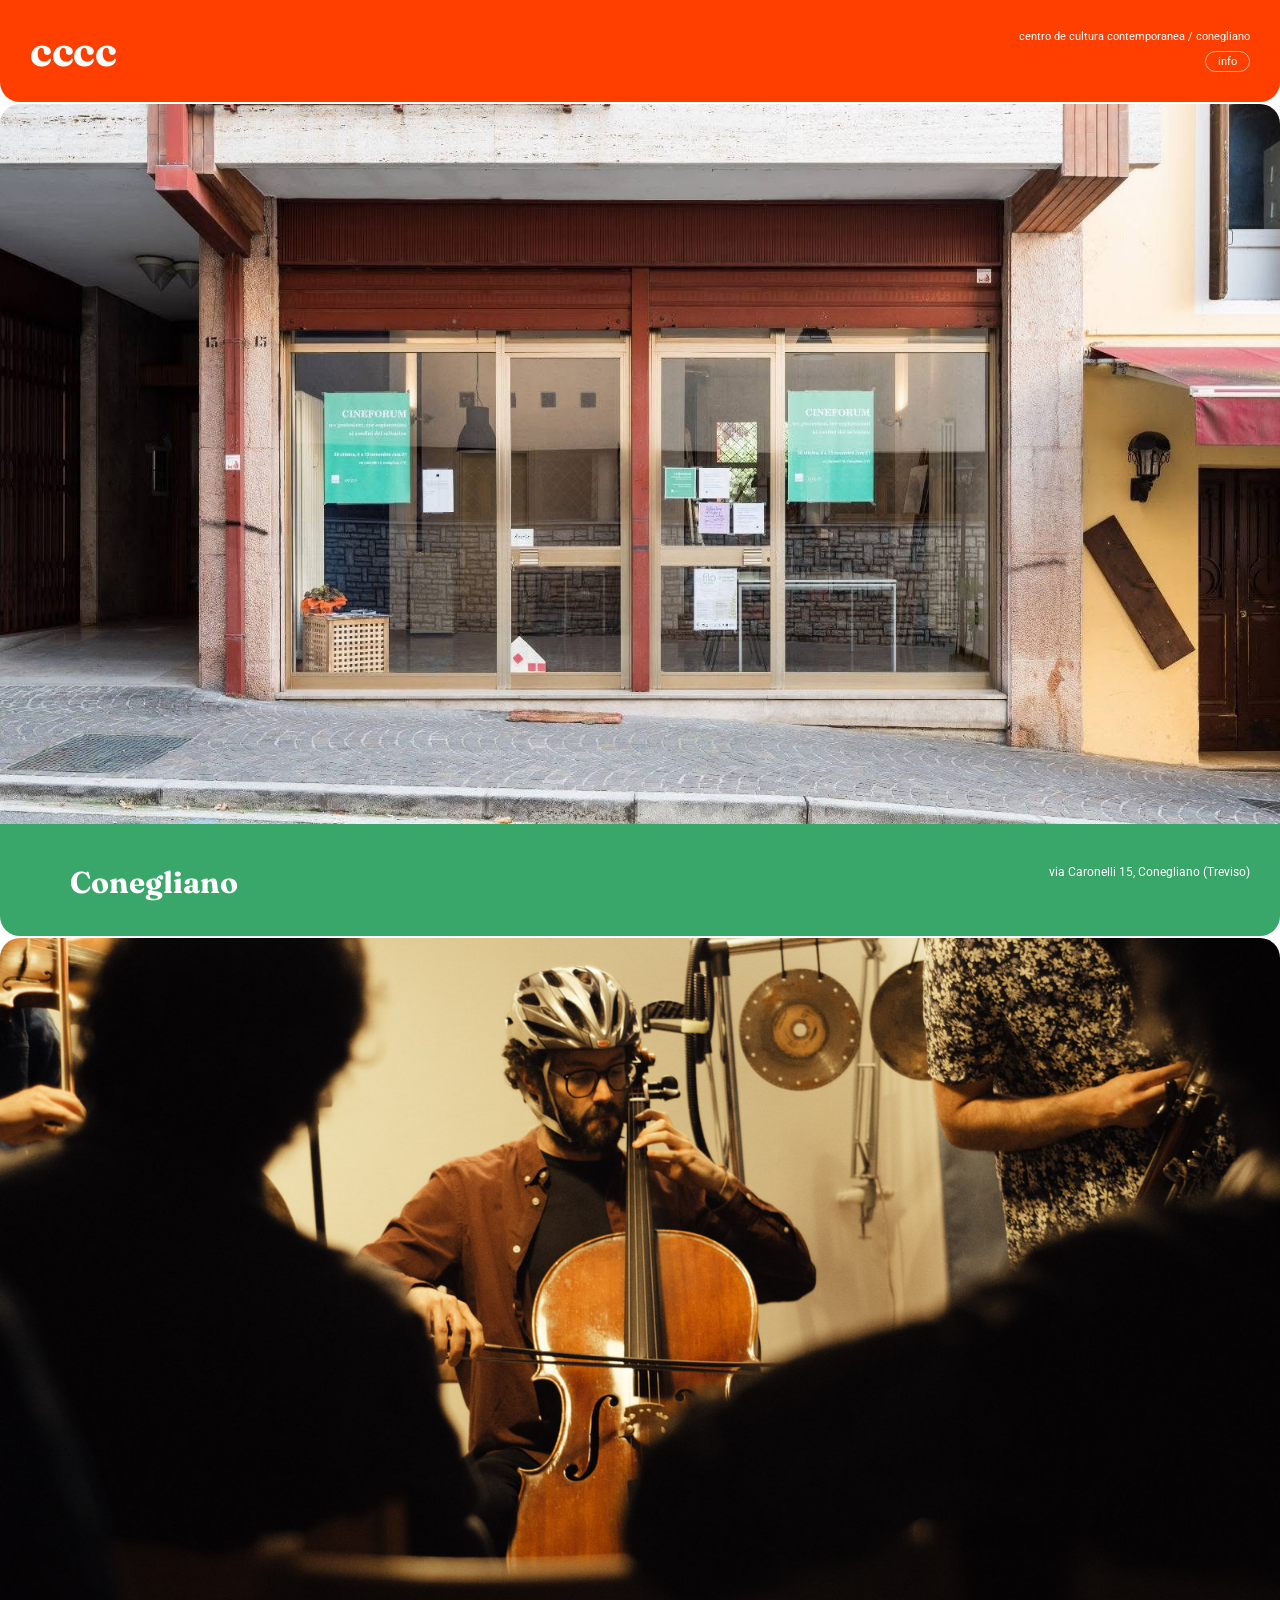
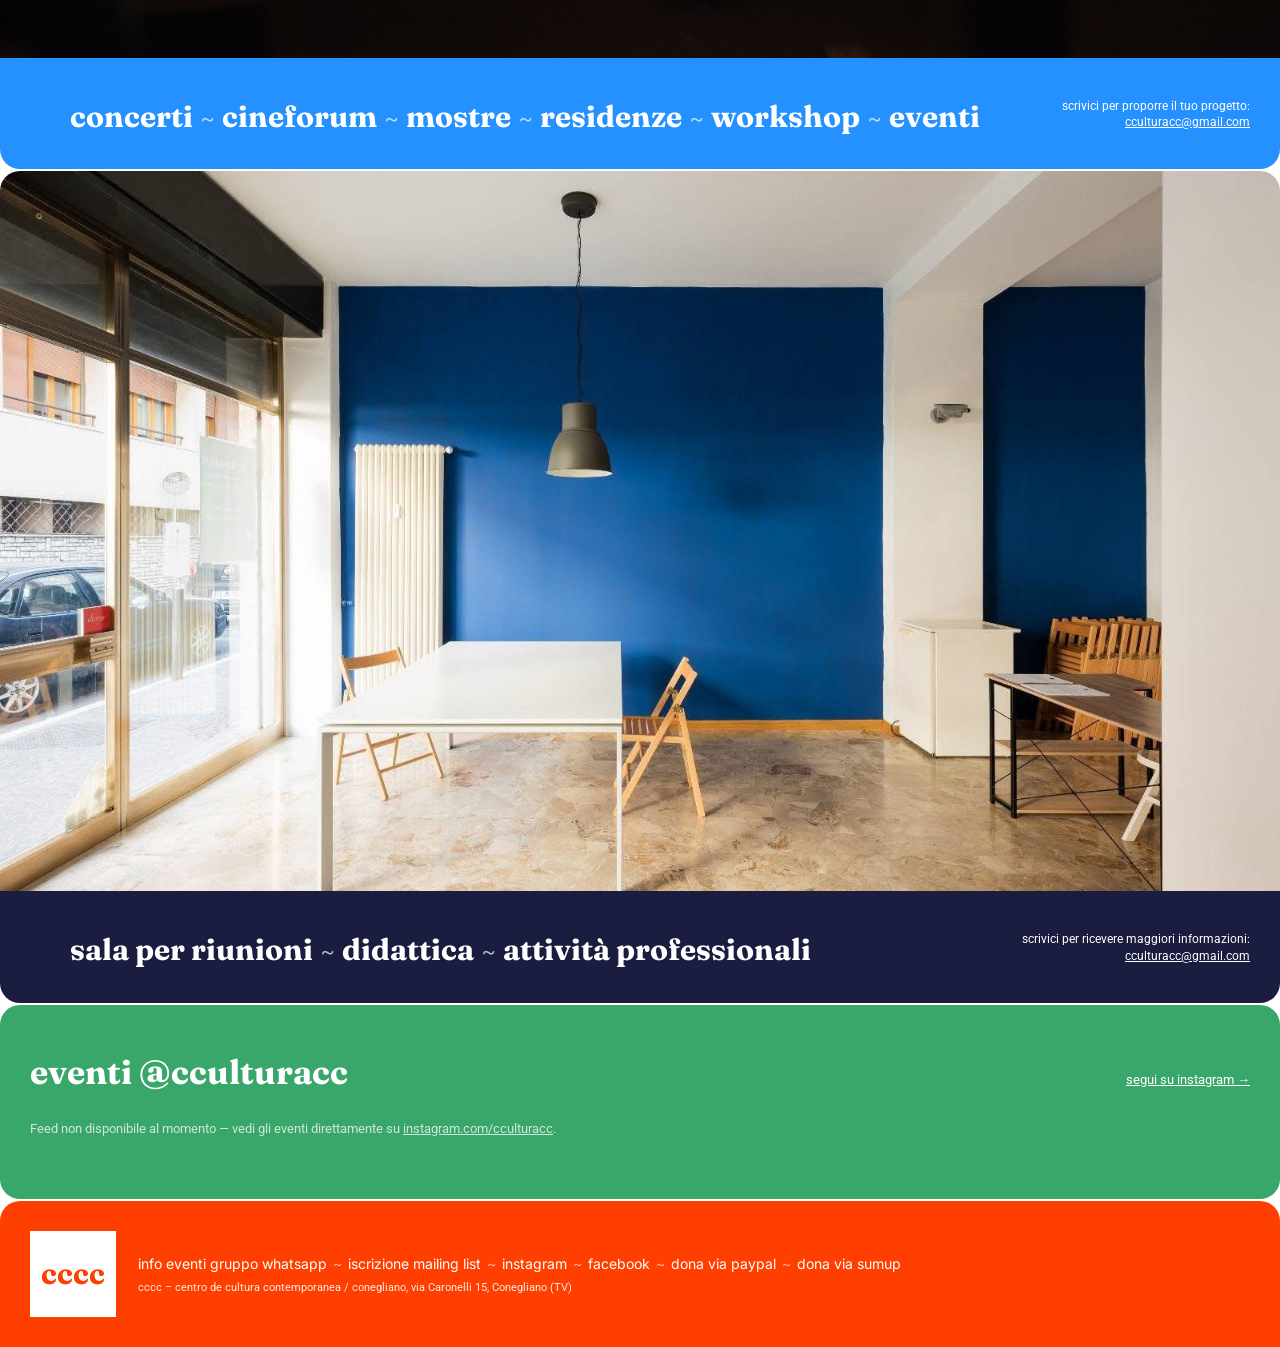
==== commit 9593a7a8: "Sostituisce la griglia Instagram con un carosello e popup dettaglio Mostra i 5 post più recenti in u" ====
--- a/index.html
+++ b/index.html
@@ -55,7 +55,13 @@
       <h2>eventi @cculturacc</h2>
       <a href="https://www.instagram.com/cculturacc/" target="_blank" rel="noopener noreferrer">segui su instagram →</a>
     </div>
-    <div class="ig-grid" id="ig-grid" aria-live="polite"></div>
+    <div class="ig-carousel">
+      <button class="ig-arrow ig-arrow-prev" id="ig-prev" type="button" aria-label="post precedenti">‹</button>
+      <div class="ig-viewport" id="ig-viewport">
+        <div class="ig-grid" id="ig-grid" aria-live="polite"></div>
+      </div>
+      <button class="ig-arrow ig-arrow-next" id="ig-next" type="button" aria-label="post successivi">›</button>
+    </div>
     <p class="ig-status" id="ig-status">caricamento eventi da instagram…</p>
   </section>
 
--- a/assets/css/style.css
+++ b/assets/css/style.css
@@ -303,19 +303,46 @@
   white-space: nowrap;
 }
 
+.ig-carousel {
+  display: flex;
+  align-items: center;
+  gap: 10px;
+}
+
+.ig-viewport {
+  flex: 1;
+  min-width: 0;
+  overflow-x: auto;
+  overflow-y: hidden;
+  scroll-snap-type: x mandatory;
+  scrollbar-width: none;
+  -ms-overflow-style: none;
+}
+
+.ig-viewport::-webkit-scrollbar {
+  display: none;
+}
+
 .ig-grid {
-  display: grid;
-  grid-template-columns: repeat(auto-fill, minmax(180px, 1fr));
+  display: flex;
   gap: 14px;
 }
 
 .ig-post {
   display: block;
+  flex: 0 0 calc((100% - 4 * 14px) / 5);
+  scroll-snap-align: start;
   position: relative;
-  aspect-ratio: 1 / 1;
+  aspect-ratio: 4 / 5;
   border-radius: 10px;
   overflow: hidden;
   background: rgba(255, 255, 255, 0.08);
+  border: 0;
+  padding: 0;
+  margin: 0;
+  font: inherit;
+  color: inherit;
+  cursor: pointer;
 }
 
 .ig-post img {
@@ -326,7 +353,8 @@
   transition: transform 0.25s ease;
 }
 
-.ig-post:hover img {
+.ig-post:hover img,
+.ig-post:focus-visible img {
   transform: scale(1.04);
 }
 
@@ -336,13 +364,57 @@
   padding: 8px 10px;
   font-size: 11px;
   line-height: 1.3;
+  text-align: left;
   background: linear-gradient(to top, rgba(0, 0, 0, 0.75), transparent);
   opacity: 0;
   transition: opacity 0.2s ease;
 }
 
-.ig-post:hover .ig-post-caption {
+.ig-post:hover .ig-post-caption,
+.ig-post:focus-visible .ig-post-caption {
   opacity: 1;
+}
+
+.ig-arrow {
+  flex: 0 0 auto;
+  width: 36px;
+  height: 36px;
+  border-radius: 50%;
+  border: 0;
+  background: rgba(255, 255, 255, 0.15);
+  color: var(--white);
+  font-size: 20px;
+  line-height: 1;
+  cursor: pointer;
+  display: flex;
+  align-items: center;
+  justify-content: center;
+  transition: background 0.2s ease, opacity 0.2s ease;
+}
+
+.ig-arrow:hover {
+  background: rgba(255, 255, 255, 0.3);
+}
+
+.ig-arrow:disabled {
+  opacity: 0;
+  pointer-events: none;
+}
+
+@media (max-width: 700px) {
+  .ig-grid {
+    gap: 10px;
+  }
+
+  .ig-post {
+    flex-basis: calc((100% - 10px) / 1.6);
+  }
+
+  .ig-arrow {
+    width: 30px;
+    height: 30px;
+    font-size: 16px;
+  }
 }
 
 .ig-status {
@@ -352,6 +424,148 @@
 }
 
 .ig-status a {
+  text-decoration: underline;
+}
+
+/* instagram post modal */
+
+body.ig-modal-open {
+  overflow: hidden;
+}
+
+.ig-modal-overlay {
+  position: fixed;
+  inset: 0;
+  background: rgba(10, 10, 10, 0.82);
+  display: flex;
+  align-items: center;
+  justify-content: center;
+  padding: 24px;
+  z-index: 1000;
+}
+
+.ig-modal-overlay[hidden] {
+  display: none;
+}
+
+.ig-modal {
+  position: relative;
+  background: var(--ink);
+  color: var(--white);
+  border-radius: var(--radius);
+  width: 100%;
+  max-width: 720px;
+  max-height: 90vh;
+  overflow-y: auto;
+}
+
+.ig-modal-close {
+  position: absolute;
+  top: 10px;
+  right: 10px;
+  width: 34px;
+  height: 34px;
+  border-radius: 50%;
+  border: 0;
+  background: rgba(255, 255, 255, 0.15);
+  color: var(--white);
+  font-size: 20px;
+  line-height: 1;
+  cursor: pointer;
+  z-index: 2;
+}
+
+.ig-modal-close:hover {
+  background: rgba(255, 255, 255, 0.3);
+}
+
+.ig-modal-media {
+  position: relative;
+  background: #000;
+  display: flex;
+  align-items: center;
+  justify-content: center;
+}
+
+.ig-modal-img {
+  max-width: 100%;
+  max-height: 70vh;
+  display: block;
+  margin: 0 auto;
+}
+
+.ig-modal-slide-arrow {
+  position: absolute;
+  top: 50%;
+  transform: translateY(-50%);
+  width: 34px;
+  height: 34px;
+  border-radius: 50%;
+  border: 0;
+  background: rgba(255, 255, 255, 0.25);
+  color: var(--white);
+  font-size: 18px;
+  line-height: 1;
+  cursor: pointer;
+  z-index: 1;
+}
+
+.ig-modal-slide-arrow:hover {
+  background: rgba(255, 255, 255, 0.4);
+}
+
+.ig-modal-slide-arrow:disabled {
+  opacity: 0.25;
+  pointer-events: none;
+}
+
+.ig-modal-slide-prev {
+  left: 10px;
+}
+
+.ig-modal-slide-next {
+  right: 10px;
+}
+
+.ig-modal-dots {
+  display: flex;
+  justify-content: center;
+  gap: 6px;
+  padding: 12px 0 0;
+}
+
+.ig-modal-dots span {
+  width: 6px;
+  height: 6px;
+  border-radius: 50%;
+  background: rgba(255, 255, 255, 0.35);
+}
+
+.ig-modal-dots span.is-active {
+  background: var(--white);
+}
+
+.ig-modal-body {
+  padding: 18px 22px 24px;
+  font-family: "Roboto", Arial, sans-serif;
+}
+
+.ig-modal-caption {
+  font-size: 14px;
+  line-height: 1.5;
+  white-space: pre-line;
+  margin: 0 0 14px;
+}
+
+.ig-modal-video-note {
+  font-size: 13px;
+  opacity: 0.8;
+  margin: 0 0 14px;
+}
+
+.ig-modal-link {
+  display: inline-block;
+  font-size: 13px;
   text-decoration: underline;
 }
 
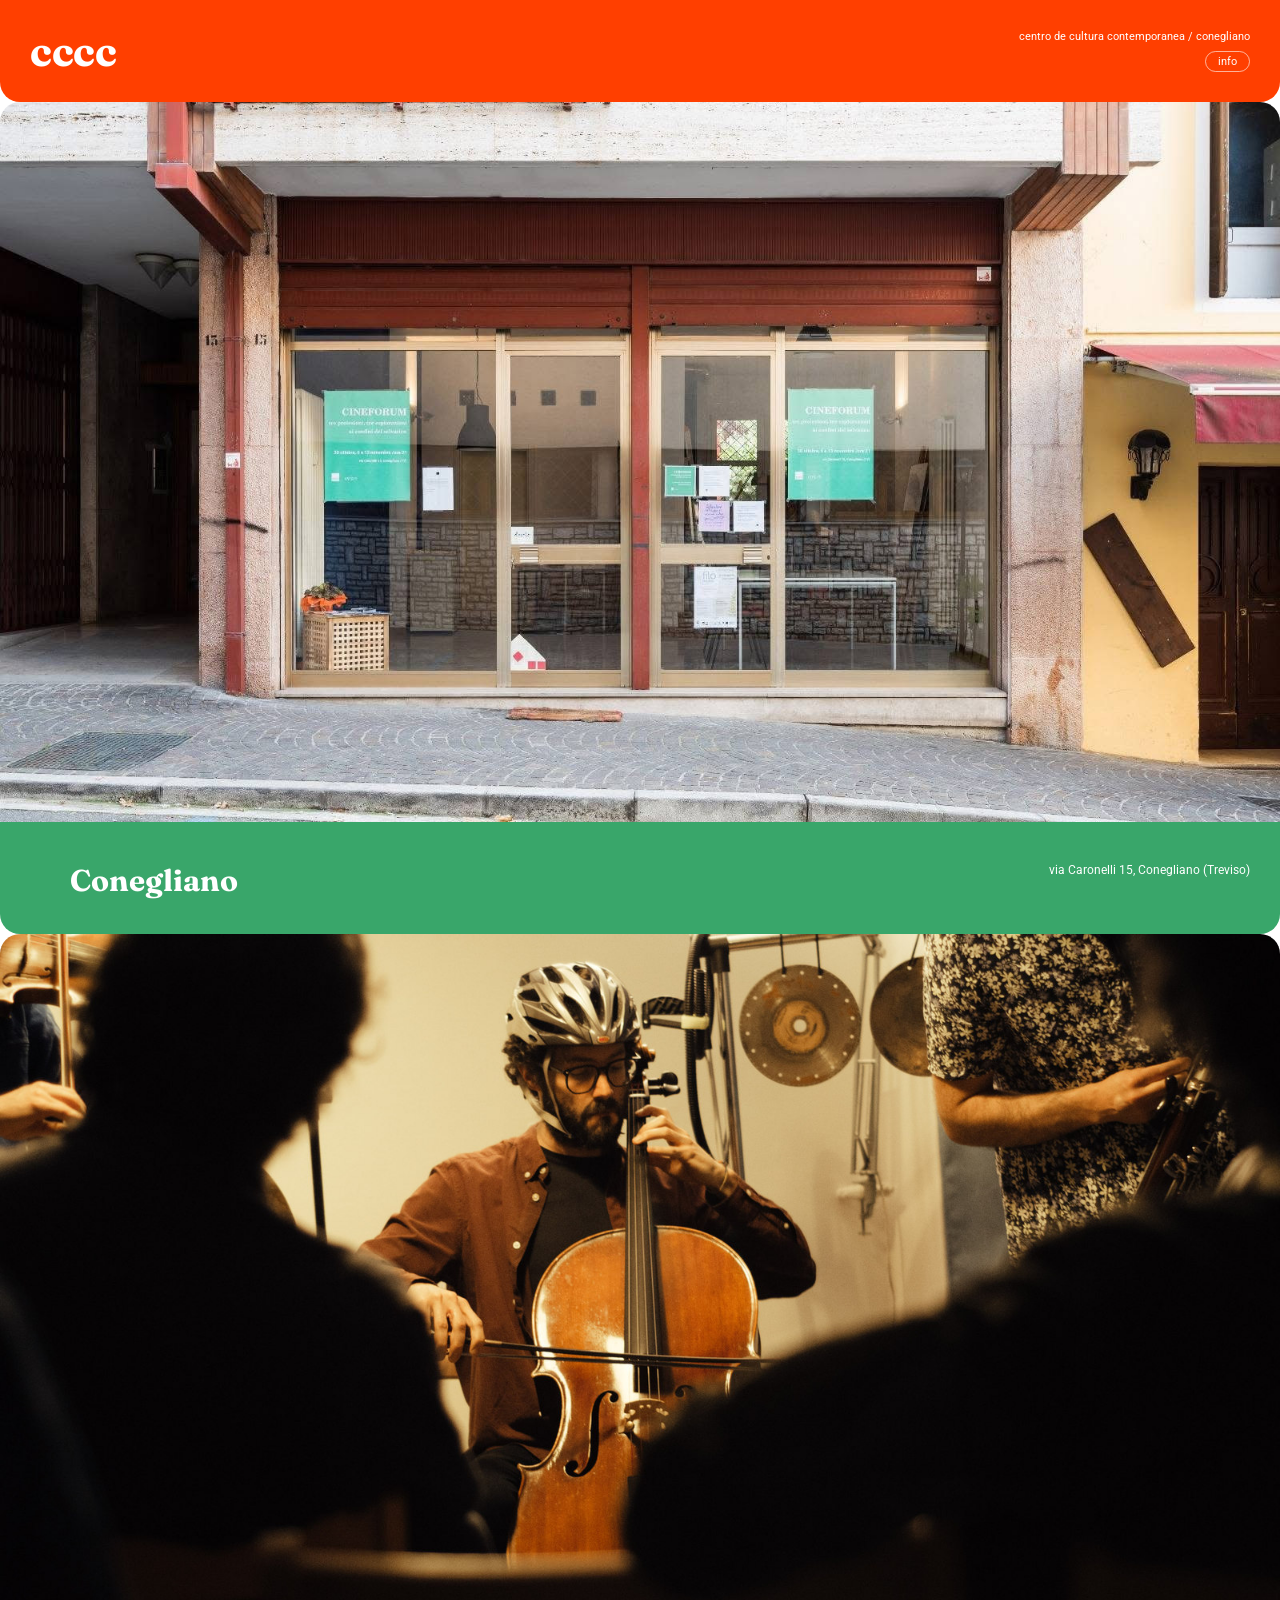
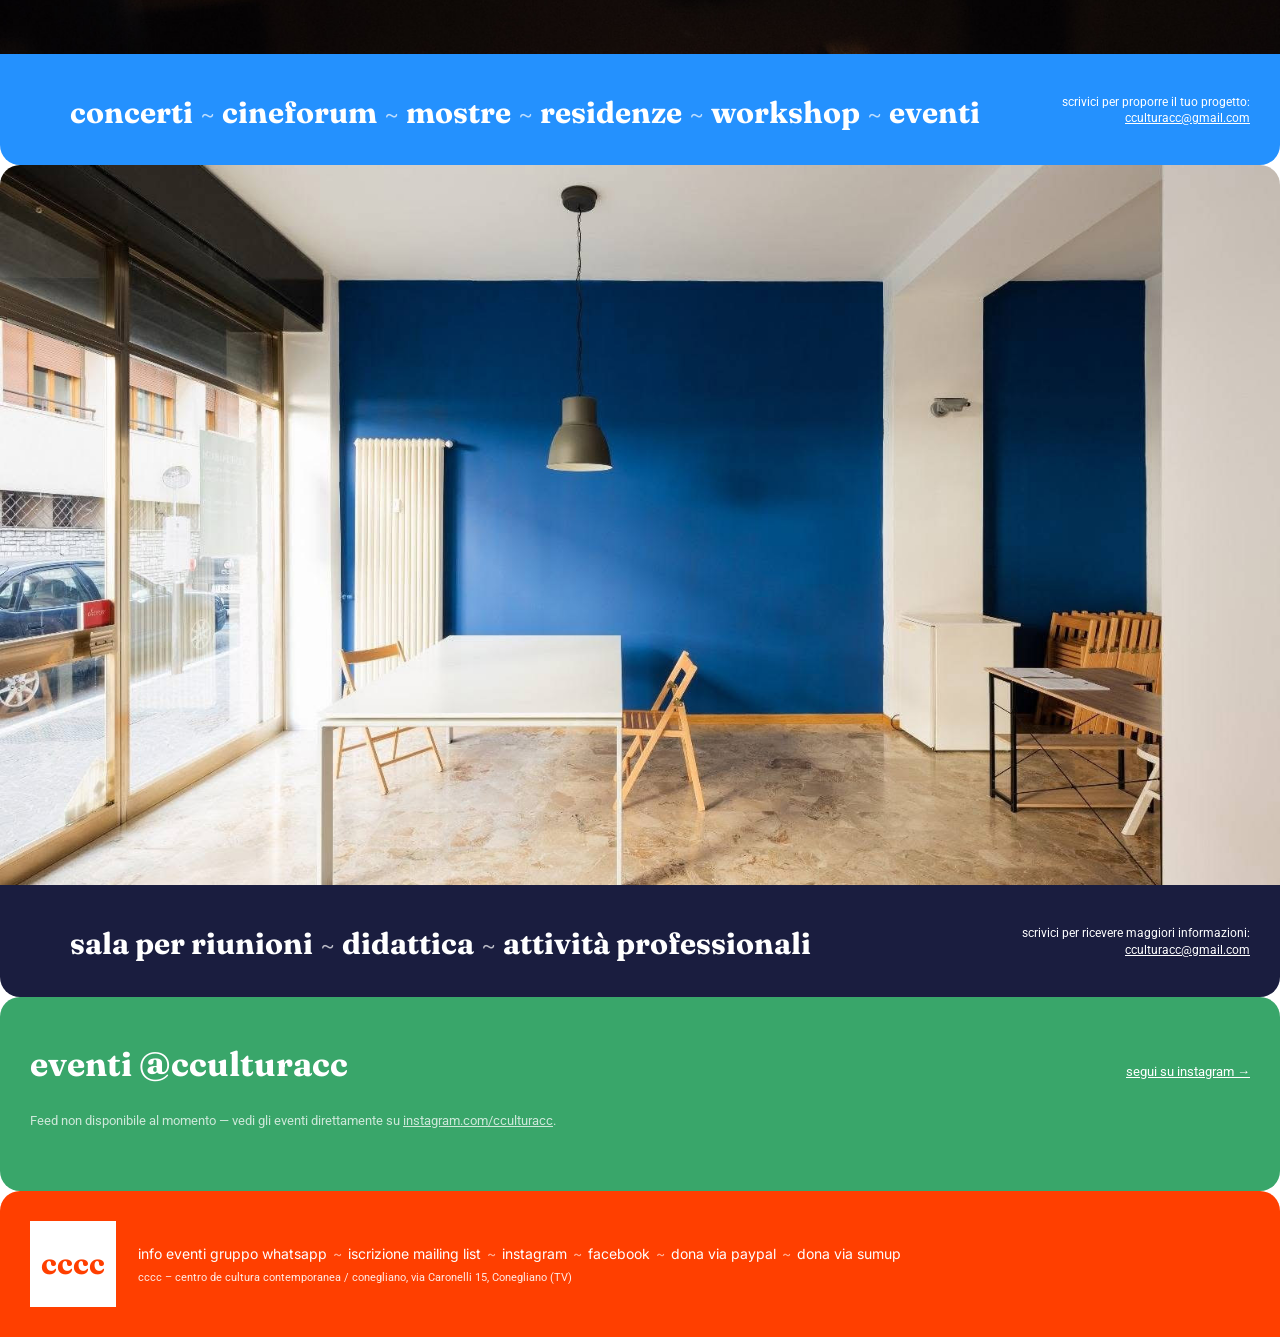
==== commit 1202b61a: "Corregge refuso nella meta description di index.html "centro ei cultura" -> "centro di cultura". Que" ====
--- a/index.html
+++ b/index.html
@@ -4,7 +4,7 @@
 <meta charset="UTF-8">
 <meta name="viewport" content="width=device-width, initial-scale=1">
 <title>cccc – centro de cultura contemporanea / conegliano</title>
-<meta name="description" content="cccc, centro ei cultura contemporanea / conegliano. Concerti, cineforum, mostre, residenze, workshop, eventi. Via Caronelli 15, Conegliano (TV).">
+<meta name="description" content="cccc, centro di cultura contemporanea / conegliano. Concerti, cineforum, mostre, residenze, workshop, eventi. Via Caronelli 15, Conegliano (TV).">
 <link rel="icon" href="assets/img/favicon.png" type="image/png">
 <link rel="preconnect" href="https://fonts.googleapis.com">
 <link rel="preconnect" href="https://fonts.gstatic.com" crossorigin>
--- a/assets/css/style.css
+++ b/assets/css/style.css
@@ -109,7 +109,7 @@
 .block {
   border-radius: var(--radius);
   overflow: hidden;
-  margin: 2px 0;
+  margin: 0;
 }
 
 .block-photo {
@@ -275,7 +275,7 @@
   background: var(--green);
   border-radius: var(--radius);
   padding: 46px 30px 50px;
-  margin: 2px 0;
+  margin: 0;
   color: var(--white);
 }
 
@@ -576,7 +576,7 @@
   border-radius: var(--radius) var(--radius) 0 0;
   padding: 30px;
   min-height: 86px;
-  margin-top: 2px;
+  margin-top: 0;
   display: flex;
   align-items: center;
   gap: 22px;
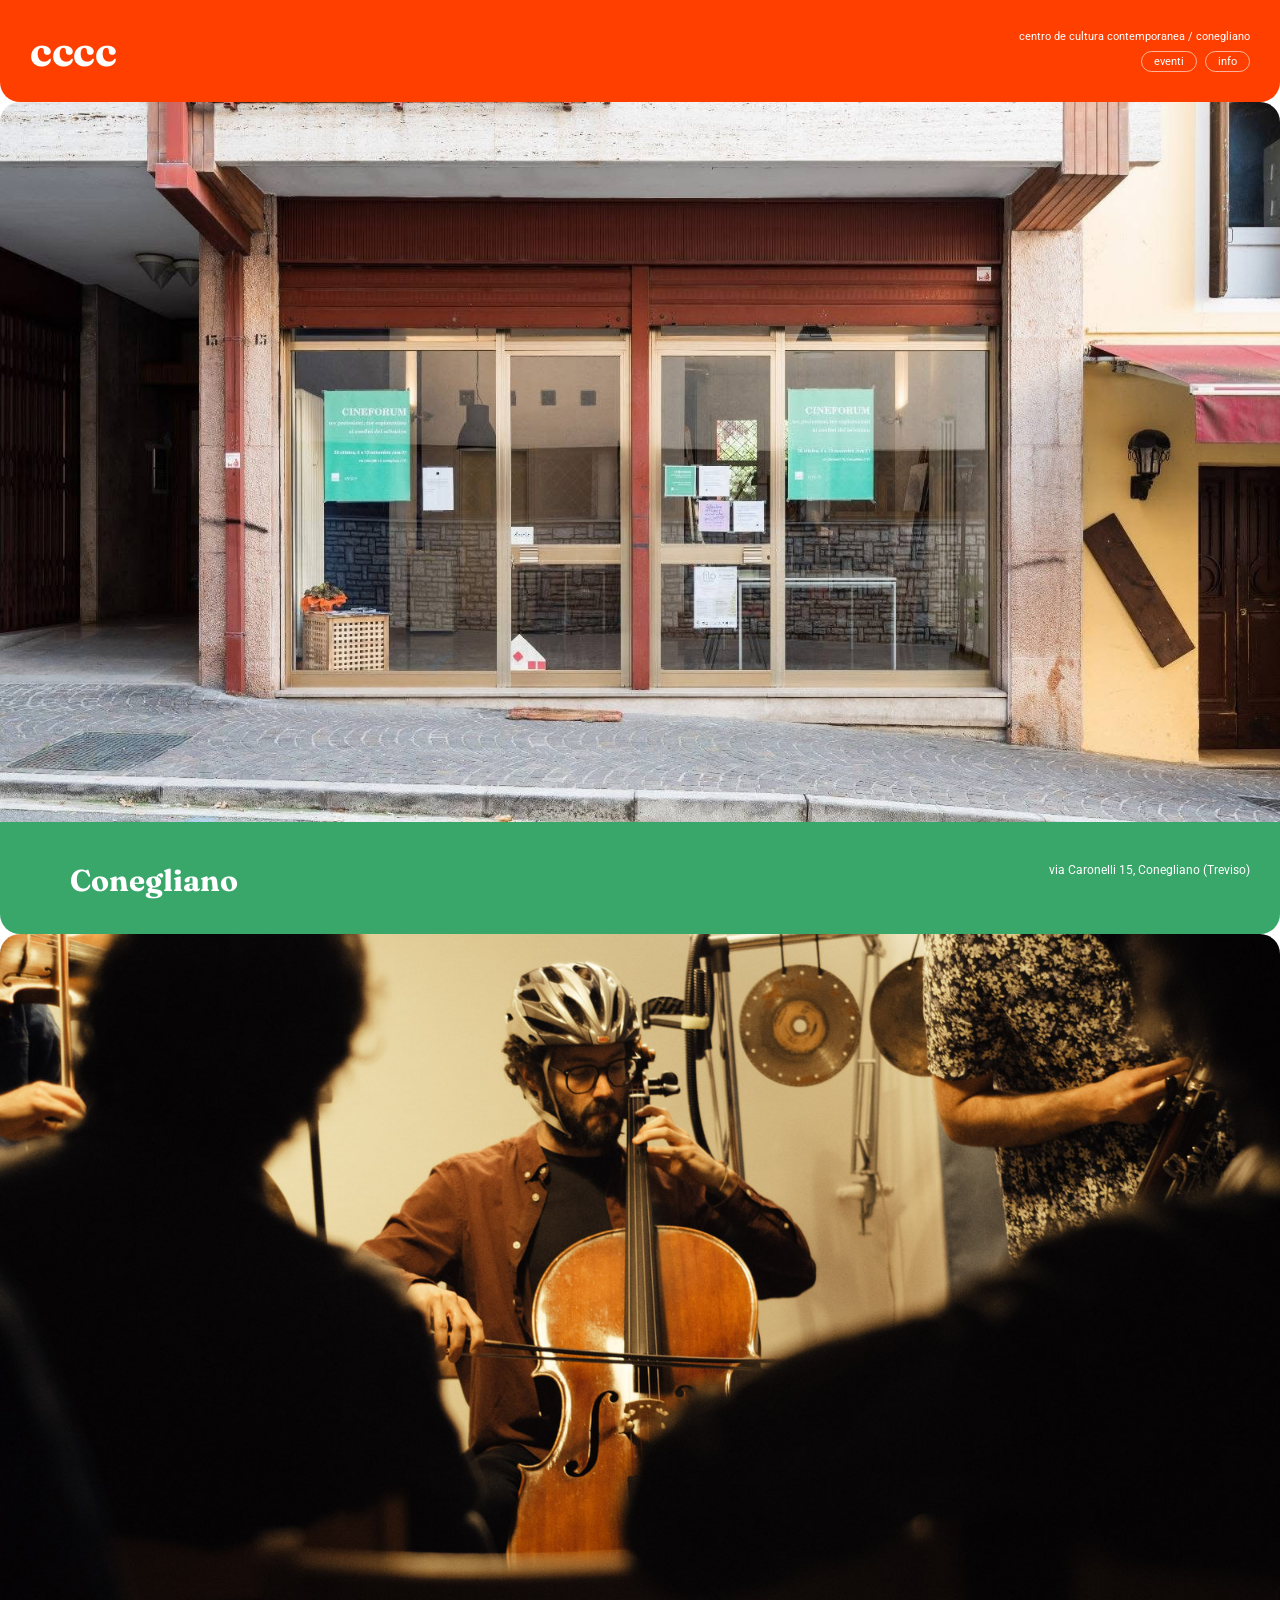
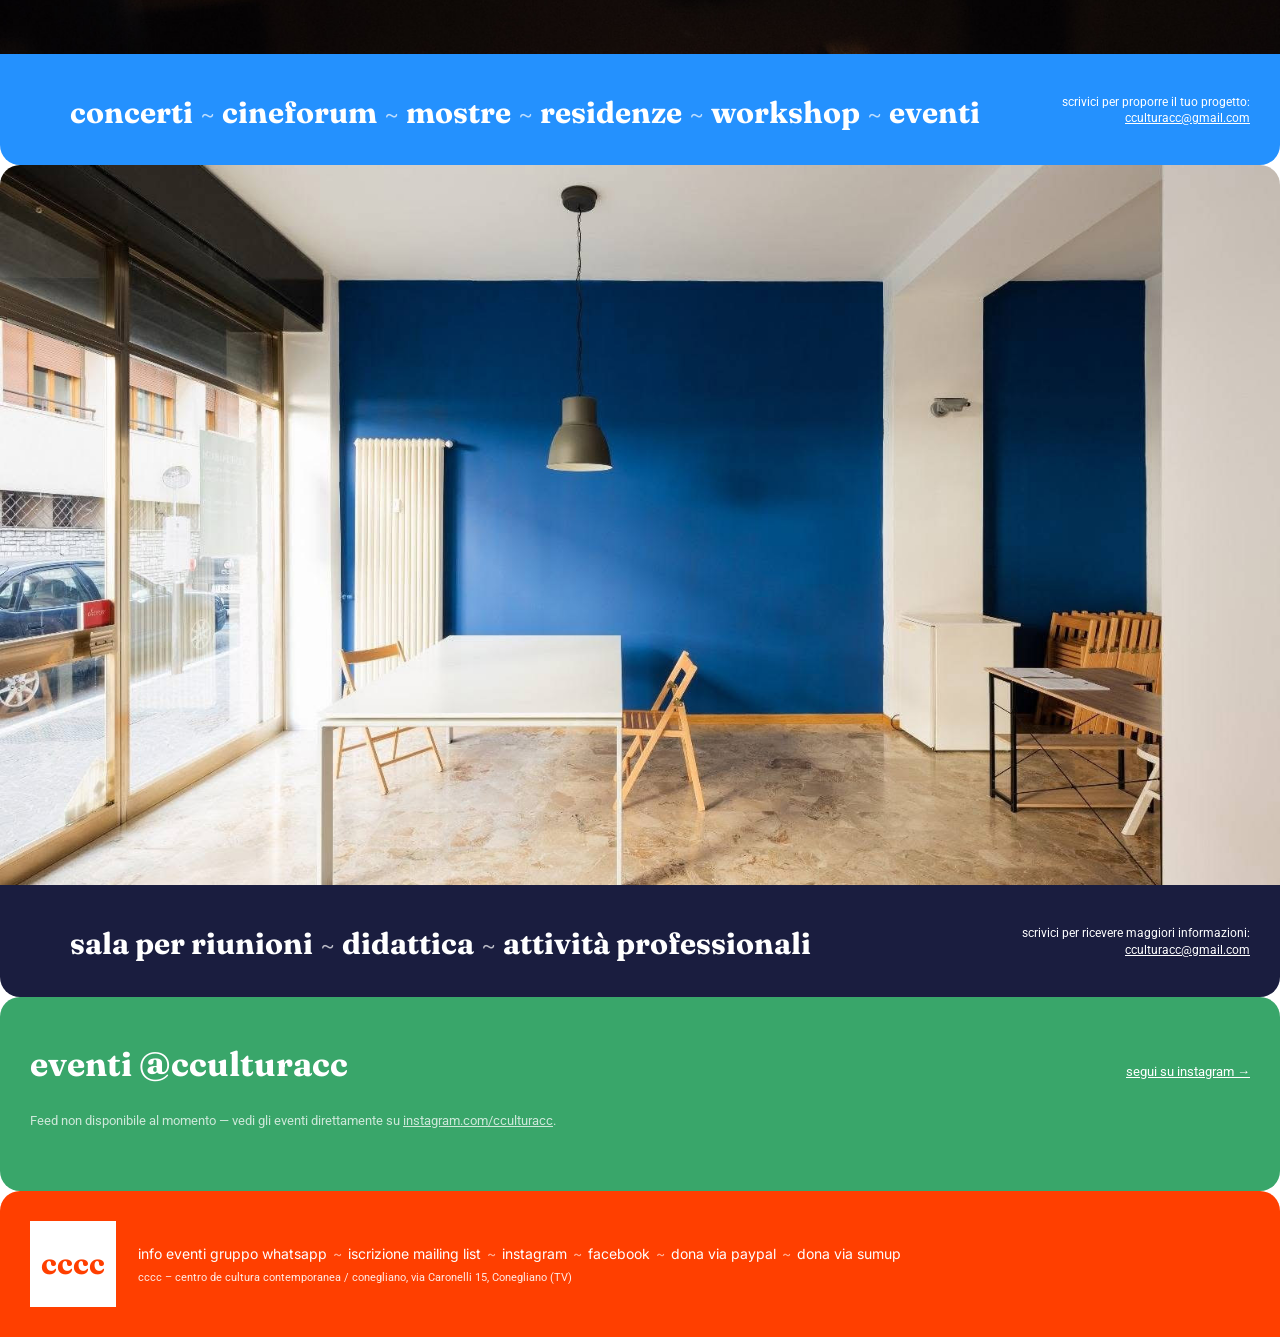
==== commit 7f15d967: "Aggiunge la pagina /eventi con la griglia completa dei post Instagram Nuova eventi.html mostra tutti" ====
--- a/index.html
+++ b/index.html
@@ -17,7 +17,10 @@
   <a class="logo" href="/">cccc</a>
   <div class="nav-right">
     <a class="tagline" href="/about">centro de cultura contemporanea / conegliano</a>
-    <a class="info-btn" href="/about">info</a>
+    <div class="nav-btns">
+      <a class="info-btn" href="/eventi">eventi</a>
+      <a class="info-btn" href="/about">info</a>
+    </div>
   </div>
 </header>
 
--- a/assets/css/style.css
+++ b/assets/css/style.css
@@ -62,6 +62,11 @@
   display: flex;
   flex-direction: column;
   align-items: flex-end;
+  gap: 8px;
+}
+
+.nav-btns {
+  display: flex;
   gap: 8px;
 }
 
@@ -375,6 +380,11 @@
   opacity: 1;
 }
 
+.ig-grid--full {
+  display: grid;
+  grid-template-columns: repeat(auto-fill, minmax(160px, 1fr));
+}
+
 .ig-arrow {
   flex: 0 0 auto;
   width: 36px;
@@ -408,6 +418,10 @@
 
   .ig-post {
     flex-basis: calc((100% - 10px) / 1.6);
+  }
+
+  .ig-grid--full {
+    grid-template-columns: repeat(auto-fill, minmax(130px, 1fr));
   }
 
   .ig-arrow {
